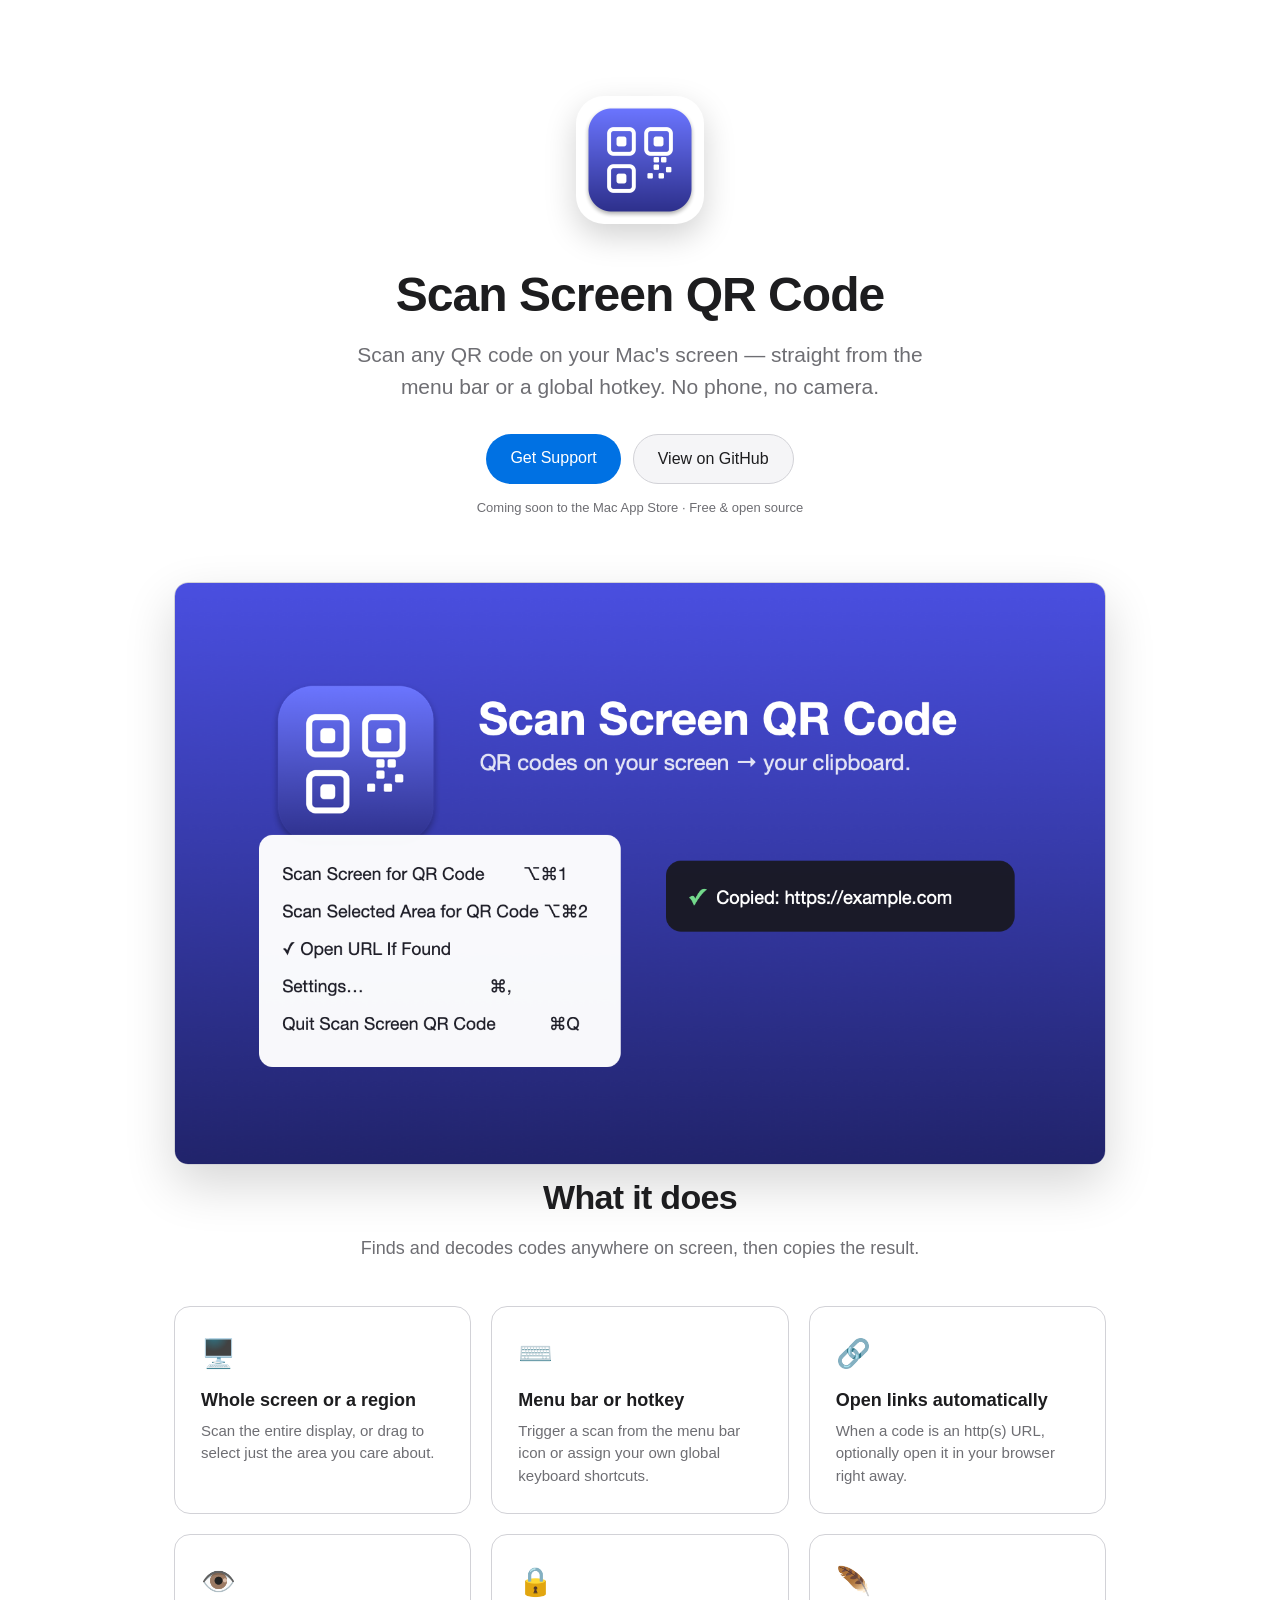
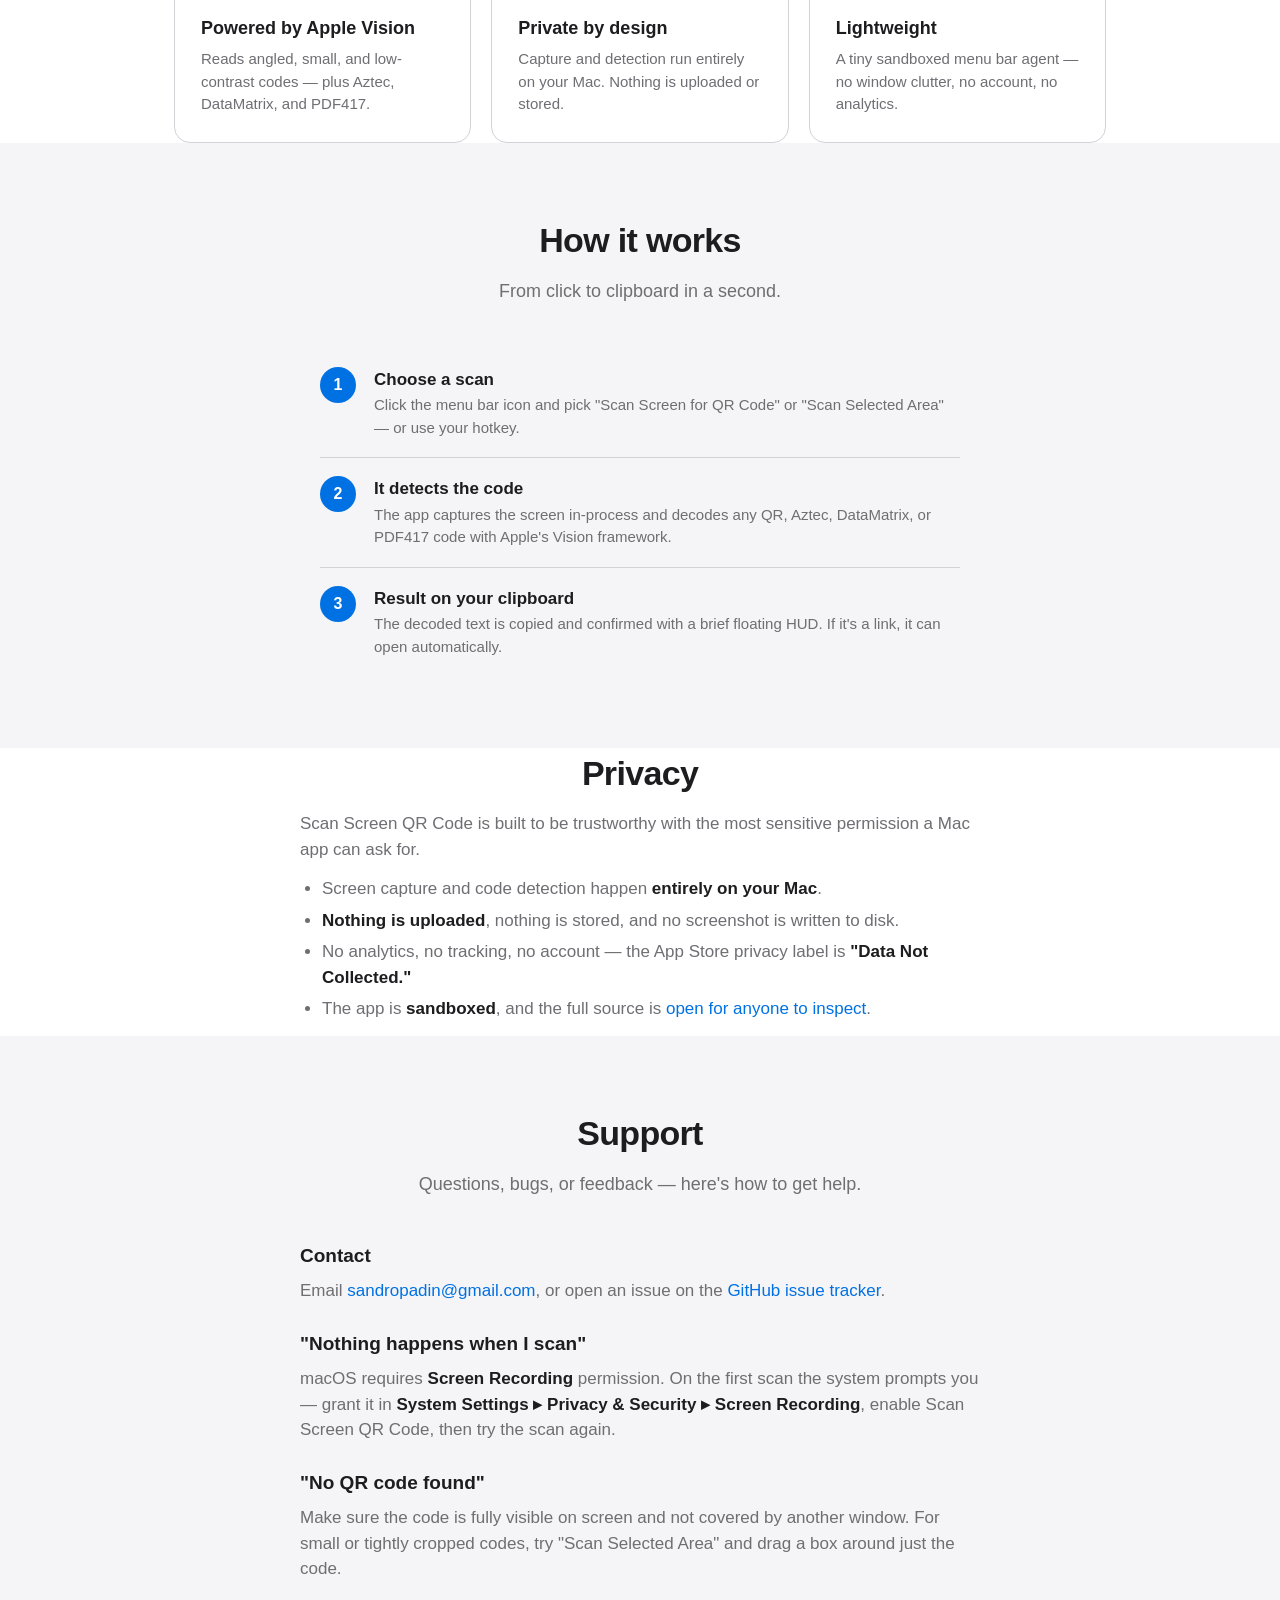
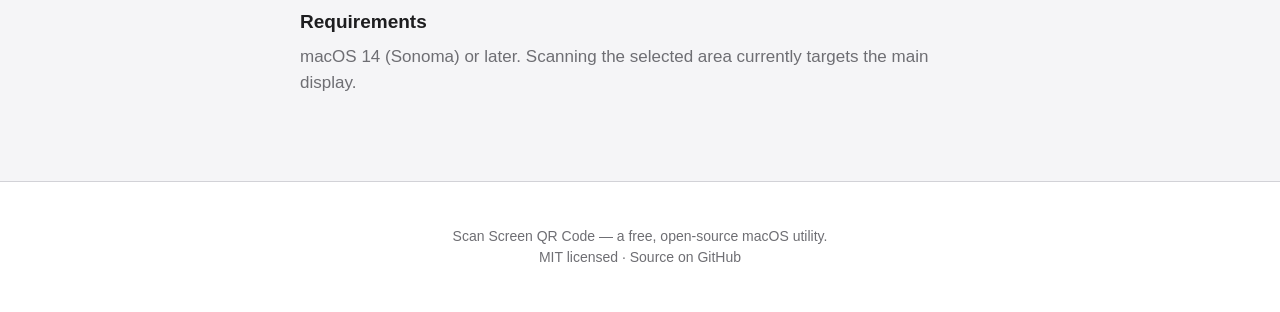
==== website/index.html @ 1f9920c7 "Add support website + GitHub Pages deploy workflow Static landing/support page for the App Store Sup" ====
<!DOCTYPE html>
<html lang="en">
<head>
<meta charset="UTF-8" />
<meta name="viewport" content="width=device-width, initial-scale=1" />
<title>Scan Screen QR Code — macOS menu bar QR scanner</title>
<meta name="description" content="A native macOS menu bar app that detects QR codes anywhere on your screen and copies them to your clipboard. Private, sandboxed, powered by Apple Vision." />
<link rel="icon" type="image/png" href="icon.png" />
<meta property="og:title" content="Scan Screen QR Code" />
<meta property="og:description" content="Scan any QR code on your Mac's screen — from the menu bar or a global hotkey." />
<meta property="og:image" content="icon.png" />
<meta property="og:type" content="website" />
<style>
  :root {
    --bg: #ffffff;
    --bg-soft: #f5f5f7;
    --text: #1d1d1f;
    --text-soft: #6e6e73;
    --accent: #0071e3;
    --border: #d2d2d7;
    --card: #ffffff;
  }
  @media (prefers-color-scheme: dark) {
    :root {
      --bg: #000000;
      --bg-soft: #1d1d1f;
      --text: #f5f5f7;
      --text-soft: #a1a1a6;
      --accent: #2997ff;
      --border: #424245;
      --card: #1d1d1f;
    }
  }
  * { box-sizing: border-box; margin: 0; padding: 0; }
  html { scroll-behavior: smooth; }
  body {
    font-family: -apple-system, BlinkMacSystemFont, "SF Pro Text", "Segoe UI", Roboto, Helvetica, Arial, sans-serif;
    background: var(--bg);
    color: var(--text);
    line-height: 1.5;
    -webkit-font-smoothing: antialiased;
  }
  a { color: var(--accent); text-decoration: none; }
  a:hover { text-decoration: underline; }
  .wrap { max-width: 980px; margin: 0 auto; padding: 0 24px; }
  section { padding: 72px 0; }

  /* Hero */
  .hero { text-align: center; padding: 96px 0 64px; }
  .hero img.app-icon {
    width: 128px; height: 128px; border-radius: 28px;
    box-shadow: 0 12px 32px rgba(0,0,0,0.18);
  }
  .hero h1 { font-size: 48px; font-weight: 700; letter-spacing: -0.02em; margin: 28px 0 8px; }
  .hero .tagline { font-size: 21px; color: var(--text-soft); max-width: 620px; margin: 0 auto 32px; }
  .badges { display: flex; gap: 12px; justify-content: center; flex-wrap: wrap; }
  .btn {
    display: inline-block; padding: 12px 24px; border-radius: 980px;
    font-size: 16px; font-weight: 500; transition: opacity 0.2s;
  }
  .btn:hover { text-decoration: none; opacity: 0.85; }
  .btn-primary { background: var(--accent); color: #fff; }
  .btn-secondary { background: var(--bg-soft); color: var(--text); border: 1px solid var(--border); }
  .soon { font-size: 13px; color: var(--text-soft); margin-top: 14px; }

  /* Screenshot */
  .shot { text-align: center; padding-top: 0; }
  .shot img {
    max-width: 100%; border-radius: 14px; border: 1px solid var(--border);
    box-shadow: 0 20px 50px rgba(0,0,0,0.16);
  }

  h2 { font-size: 34px; font-weight: 700; letter-spacing: -0.02em; text-align: center; margin-bottom: 12px; }
  .section-sub { text-align: center; color: var(--text-soft); font-size: 18px; margin-bottom: 44px; }

  /* Features */
  .features { display: grid; grid-template-columns: repeat(3, 1fr); gap: 20px; }
  .feature {
    background: var(--card); border: 1px solid var(--border);
    border-radius: 16px; padding: 26px;
  }
  .feature .emoji { font-size: 28px; }
  .feature h3 { font-size: 18px; margin: 12px 0 6px; }
  .feature p { color: var(--text-soft); font-size: 15px; }

  /* Steps */
  .steps { max-width: 640px; margin: 0 auto; }
  .step { display: flex; gap: 18px; padding: 18px 0; border-bottom: 1px solid var(--border); }
  .step:last-child { border-bottom: none; }
  .step .num {
    flex: 0 0 36px; height: 36px; border-radius: 50%;
    background: var(--accent); color: #fff; font-weight: 600;
    display: flex; align-items: center; justify-content: center;
  }
  .step h3 { font-size: 17px; margin-bottom: 2px; }
  .step p { color: var(--text-soft); font-size: 15px; }

  /* Plain content sections */
  .soft { background: var(--bg-soft); }
  .prose { max-width: 680px; margin: 0 auto; }
  .prose p { color: var(--text-soft); font-size: 17px; margin-bottom: 14px; }
  .prose ul { color: var(--text-soft); font-size: 17px; margin: 0 0 14px 22px; }
  .prose li { margin-bottom: 6px; }
  .prose strong { color: var(--text); }
  .prose h3 { font-size: 19px; margin: 26px 0 8px; }

  /* Footer */
  footer { padding: 44px 0; text-align: center; color: var(--text-soft); font-size: 14px; border-top: 1px solid var(--border); }
  footer a { color: var(--text-soft); }

  @media (max-width: 720px) {
    .hero h1 { font-size: 36px; }
    .features { grid-template-columns: 1fr; }
    h2 { font-size: 28px; }
    section { padding: 56px 0; }
  }
</style>
</head>
<body>

<header class="hero wrap">
  <img class="app-icon" src="icon.png" alt="Scan Screen QR Code app icon" />
  <h1>Scan Screen QR Code</h1>
  <p class="tagline">Scan any QR code on your Mac's screen — straight from the menu bar or a global hotkey. No phone, no camera.</p>
  <div class="badges">
    <a class="btn btn-primary" href="#support">Get Support</a>
    <a class="btn btn-secondary" href="https://github.com/spadin/scan-qr-code">View on GitHub</a>
  </div>
  <p class="soon">Coming soon to the Mac App Store · Free &amp; open source</p>
</header>

<section class="shot wrap">
  <img src="screenshot.png" alt="Scan Screen QR Code running in the macOS menu bar" />
</section>

<section class="wrap">
  <h2>What it does</h2>
  <p class="section-sub">Finds and decodes codes anywhere on screen, then copies the result.</p>
  <div class="features">
    <div class="feature">
      <div class="emoji">🖥️</div>
      <h3>Whole screen or a region</h3>
      <p>Scan the entire display, or drag to select just the area you care about.</p>
    </div>
    <div class="feature">
      <div class="emoji">⌨️</div>
      <h3>Menu bar or hotkey</h3>
      <p>Trigger a scan from the menu bar icon or assign your own global keyboard shortcuts.</p>
    </div>
    <div class="feature">
      <div class="emoji">🔗</div>
      <h3>Open links automatically</h3>
      <p>When a code is an http(s) URL, optionally open it in your browser right away.</p>
    </div>
    <div class="feature">
      <div class="emoji">👁️</div>
      <h3>Powered by Apple Vision</h3>
      <p>Reads angled, small, and low-contrast codes — plus Aztec, DataMatrix, and PDF417.</p>
    </div>
    <div class="feature">
      <div class="emoji">🔒</div>
      <h3>Private by design</h3>
      <p>Capture and detection run entirely on your Mac. Nothing is uploaded or stored.</p>
    </div>
    <div class="feature">
      <div class="emoji">🪶</div>
      <h3>Lightweight</h3>
      <p>A tiny sandboxed menu bar agent — no window clutter, no account, no analytics.</p>
    </div>
  </div>
</section>

<section class="soft">
  <div class="wrap">
    <h2>How it works</h2>
    <p class="section-sub">From click to clipboard in a second.</p>
    <div class="steps">
      <div class="step">
        <div class="num">1</div>
        <div>
          <h3>Choose a scan</h3>
          <p>Click the menu bar icon and pick "Scan Screen for QR Code" or "Scan Selected Area" — or use your hotkey.</p>
        </div>
      </div>
      <div class="step">
        <div class="num">2</div>
        <div>
          <h3>It detects the code</h3>
          <p>The app captures the screen in-process and decodes any QR, Aztec, DataMatrix, or PDF417 code with Apple's Vision framework.</p>
        </div>
      </div>
      <div class="step">
        <div class="num">3</div>
        <div>
          <h3>Result on your clipboard</h3>
          <p>The decoded text is copied and confirmed with a brief floating HUD. If it's a link, it can open automatically.</p>
        </div>
      </div>
    </div>
  </div>
</section>

<section class="wrap">
  <h2>Privacy</h2>
  <div class="prose">
    <p>Scan Screen QR Code is built to be trustworthy with the most sensitive permission a Mac app can ask for.</p>
    <ul>
      <li>Screen capture and code detection happen <strong>entirely on your Mac</strong>.</li>
      <li><strong>Nothing is uploaded</strong>, nothing is stored, and no screenshot is written to disk.</li>
      <li>No analytics, no tracking, no account — the App Store privacy label is <strong>"Data Not Collected."</strong></li>
      <li>The app is <strong>sandboxed</strong>, and the full source is <a href="https://github.com/spadin/scan-qr-code">open for anyone to inspect</a>.</li>
    </ul>
  </div>
</section>

<section class="soft" id="support">
  <div class="wrap">
    <h2>Support</h2>
    <p class="section-sub">Questions, bugs, or feedback — here's how to get help.</p>
    <div class="prose">
      <h3>Contact</h3>
      <p>Email <a href="mailto:sandropadin@gmail.com">sandropadin@gmail.com</a>, or open an issue on the <a href="https://github.com/spadin/scan-qr-code/issues">GitHub issue tracker</a>.</p>

      <h3>"Nothing happens when I scan"</h3>
      <p>macOS requires <strong>Screen Recording</strong> permission. On the first scan the system prompts you — grant it in <strong>System Settings ▸ Privacy &amp; Security ▸ Screen Recording</strong>, enable Scan Screen QR Code, then try the scan again.</p>

      <h3>"No QR code found"</h3>
      <p>Make sure the code is fully visible on screen and not covered by another window. For small or tightly cropped codes, try "Scan Selected Area" and drag a box around just the code.</p>

      <h3>Requirements</h3>
      <p>macOS 14 (Sonoma) or later. Scanning the selected area currently targets the main display.</p>
    </div>
  </div>
</section>

<footer>
  <div class="wrap">
    <p>Scan Screen QR Code — a free, open-source macOS utility.<br />
    MIT licensed · <a href="https://github.com/spadin/scan-qr-code">Source on GitHub</a></p>
  </div>
</footer>

</body>
</html>
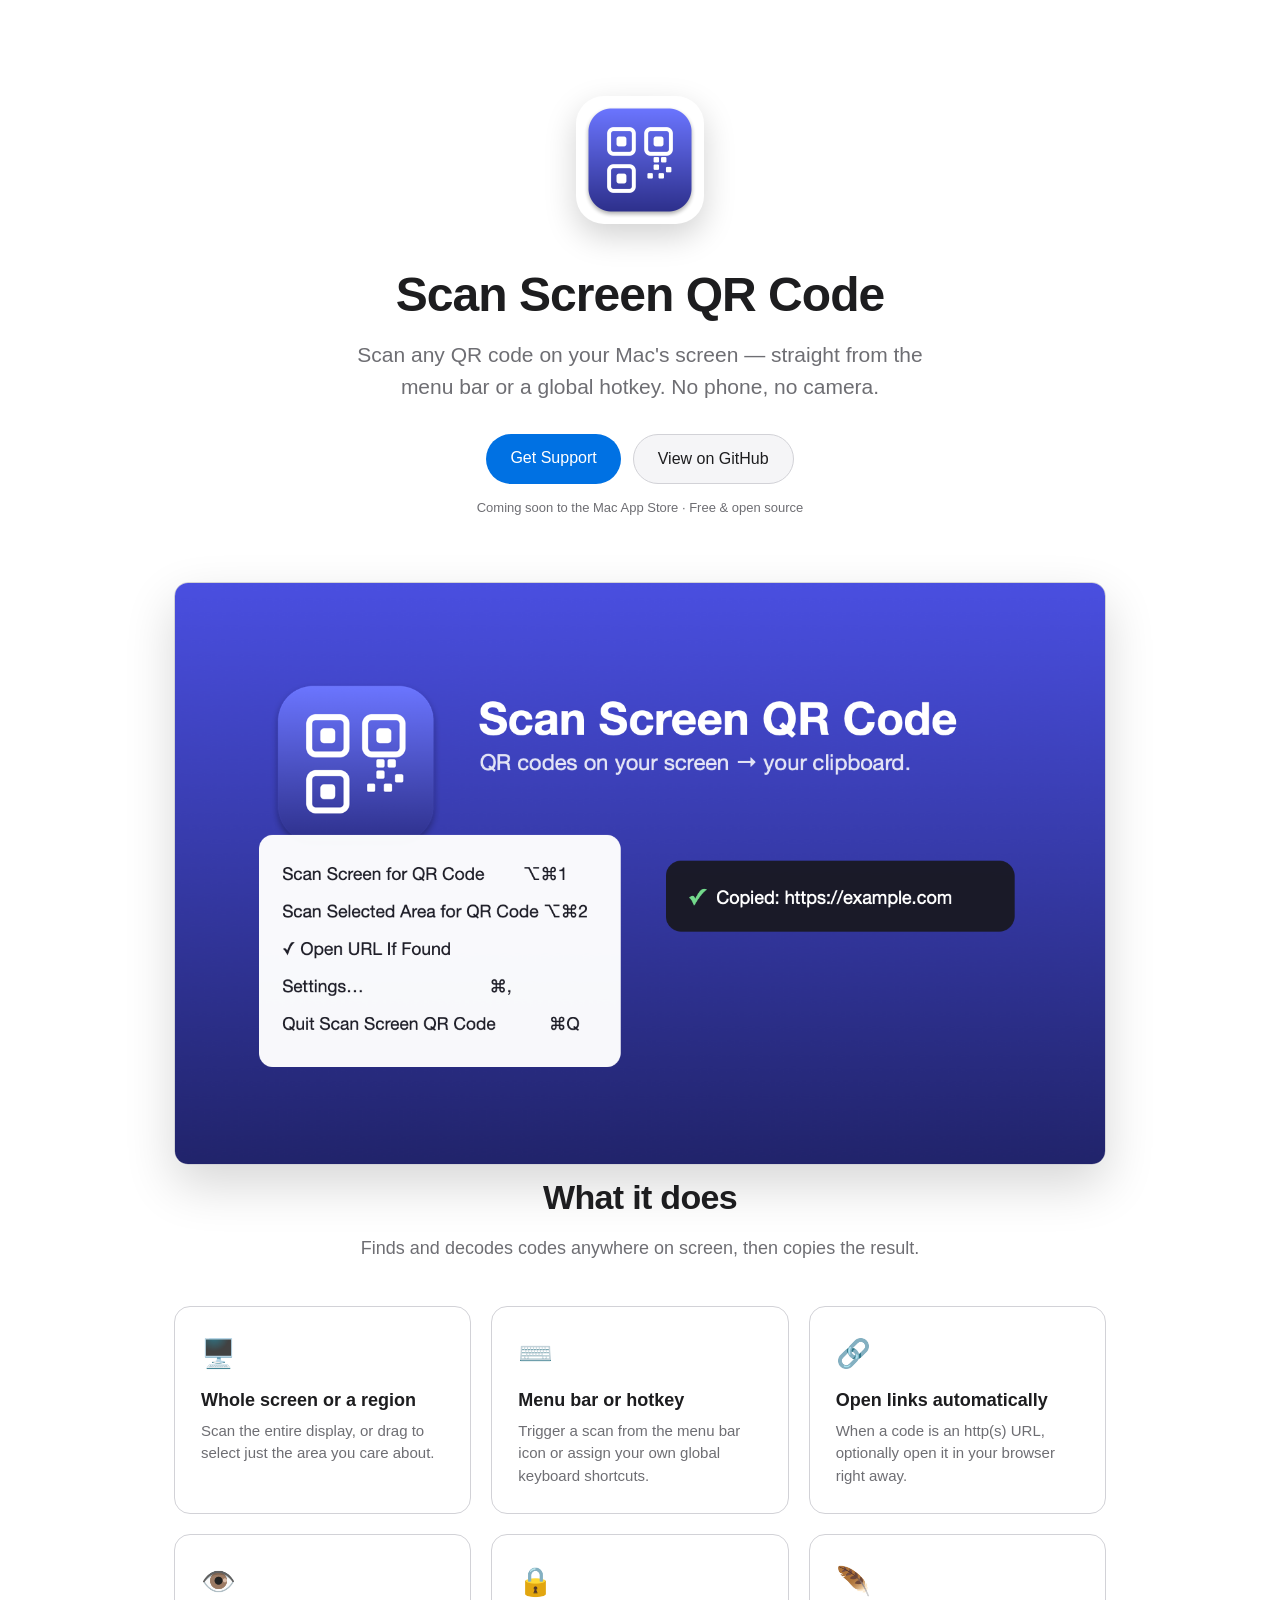
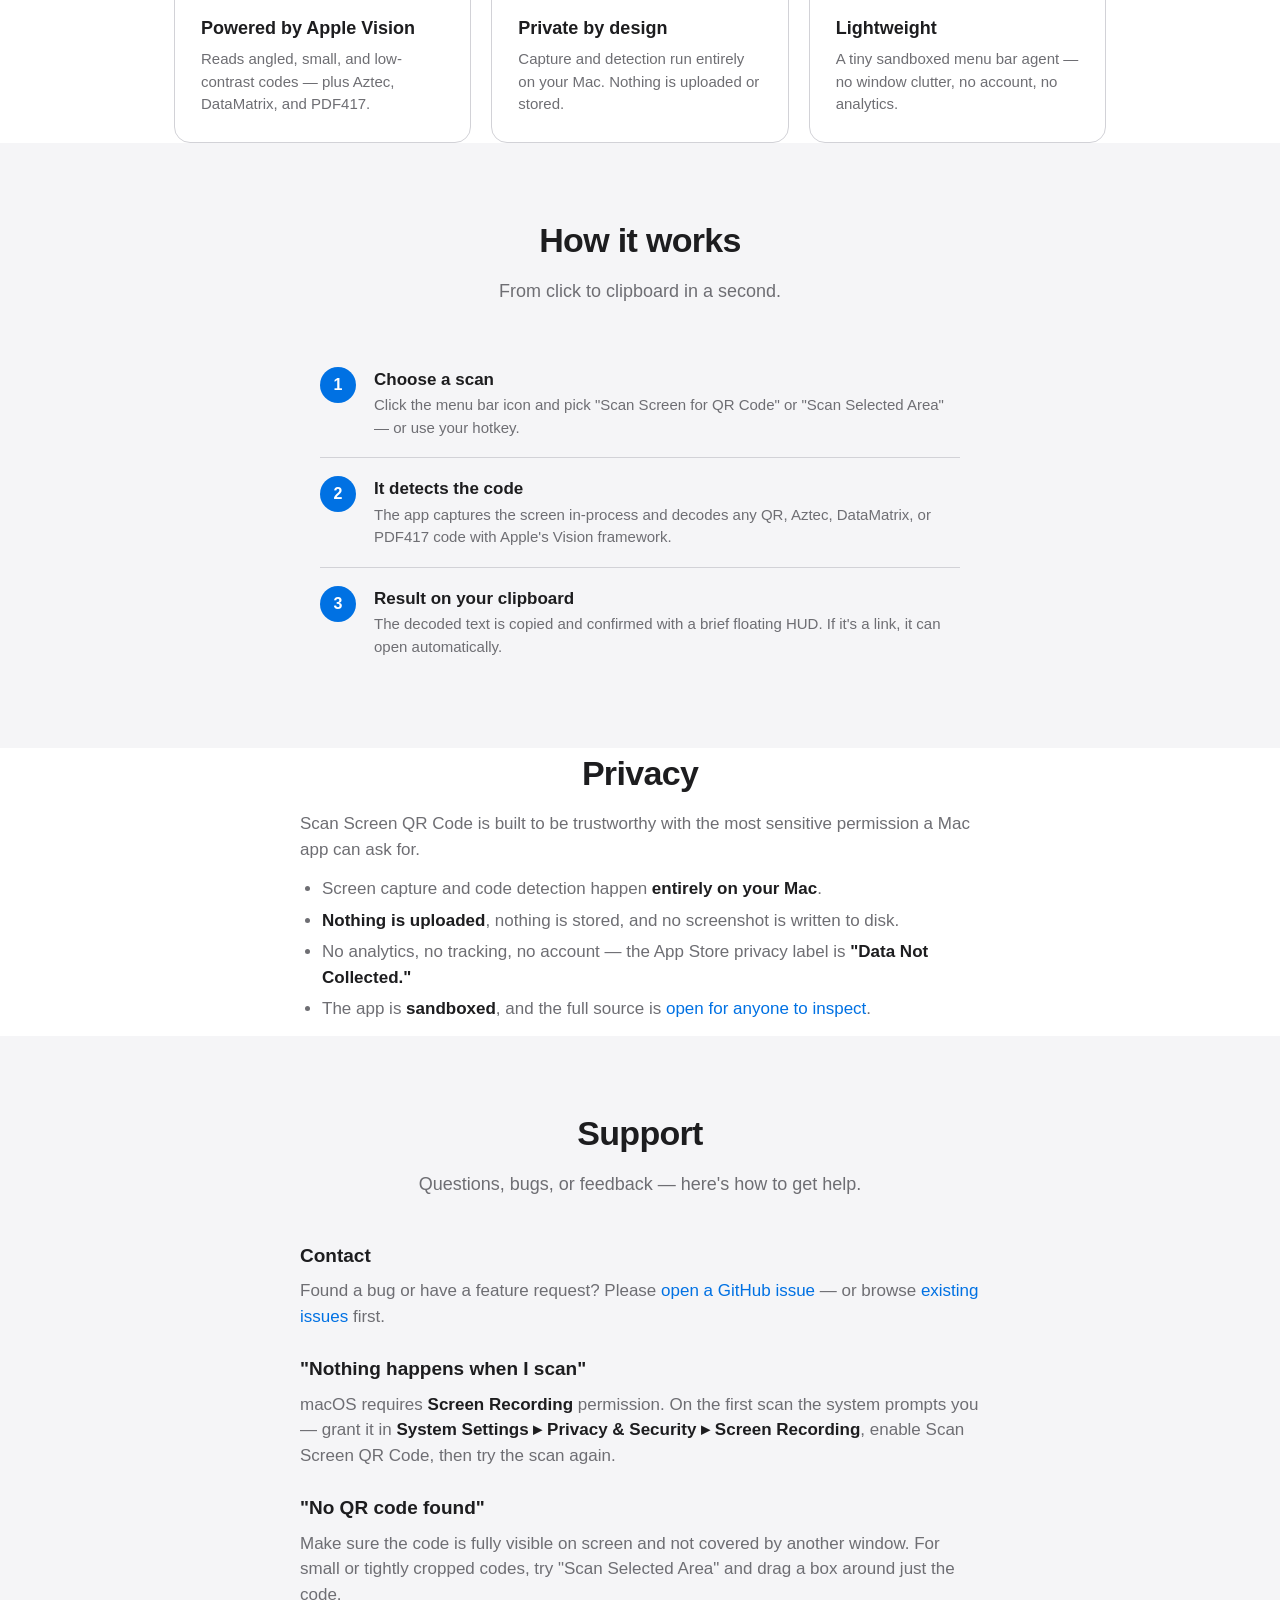
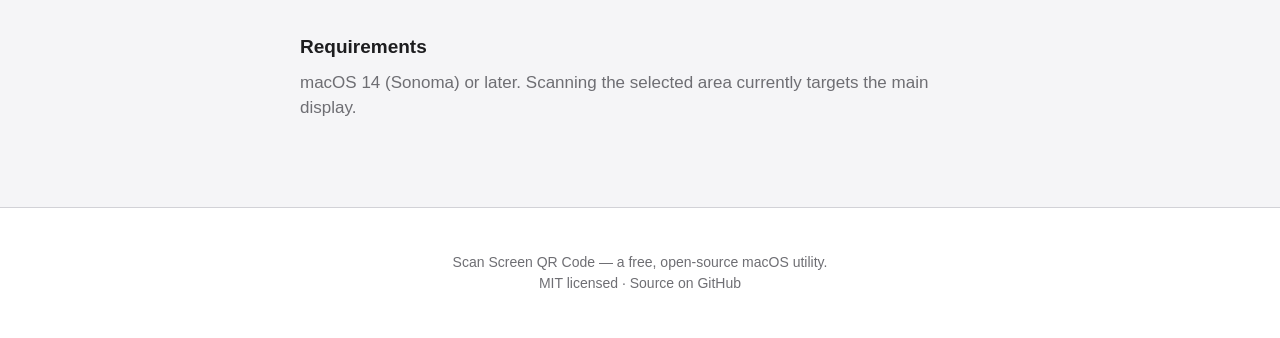
==== commit 4aac7762: "website: route support contact to GitHub issues, drop personal email The Contact section on the land" ====
--- a/website/index.html
+++ b/website/index.html
@@ -219,7 +219,7 @@
     <p class="section-sub">Questions, bugs, or feedback — here's how to get help.</p>
     <div class="prose">
       <h3>Contact</h3>
-      <p>Email <a href="mailto:sandropadin@gmail.com">sandropadin@gmail.com</a>, or open an issue on the <a href="https://github.com/spadin/scan-qr-code/issues">GitHub issue tracker</a>.</p>
+      <p>Found a bug or have a feature request? Please <a href="https://github.com/spadin/scan-qr-code/issues/new">open a GitHub issue</a> — or browse <a href="https://github.com/spadin/scan-qr-code/issues">existing issues</a> first.</p>
 
       <h3>"Nothing happens when I scan"</h3>
       <p>macOS requires <strong>Screen Recording</strong> permission. On the first scan the system prompts you — grant it in <strong>System Settings ▸ Privacy &amp; Security ▸ Screen Recording</strong>, enable Scan Screen QR Code, then try the scan again.</p>
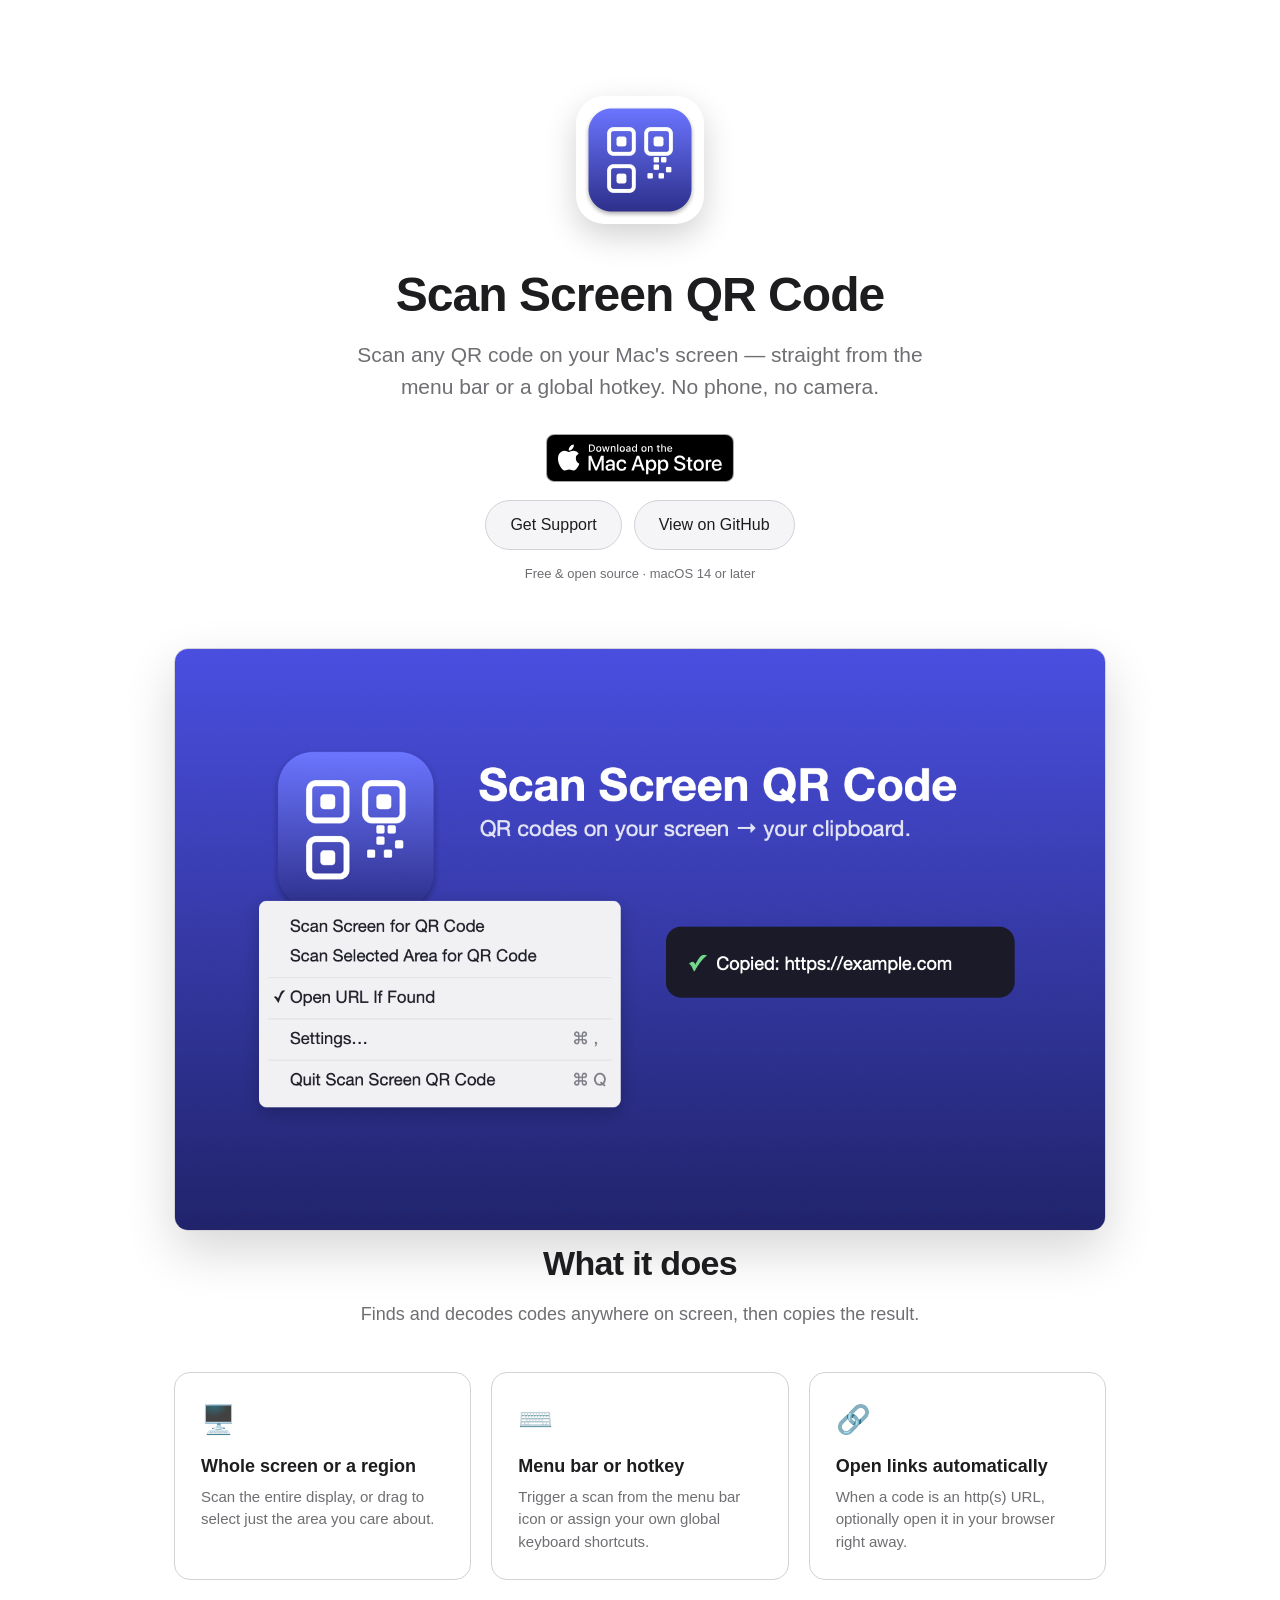
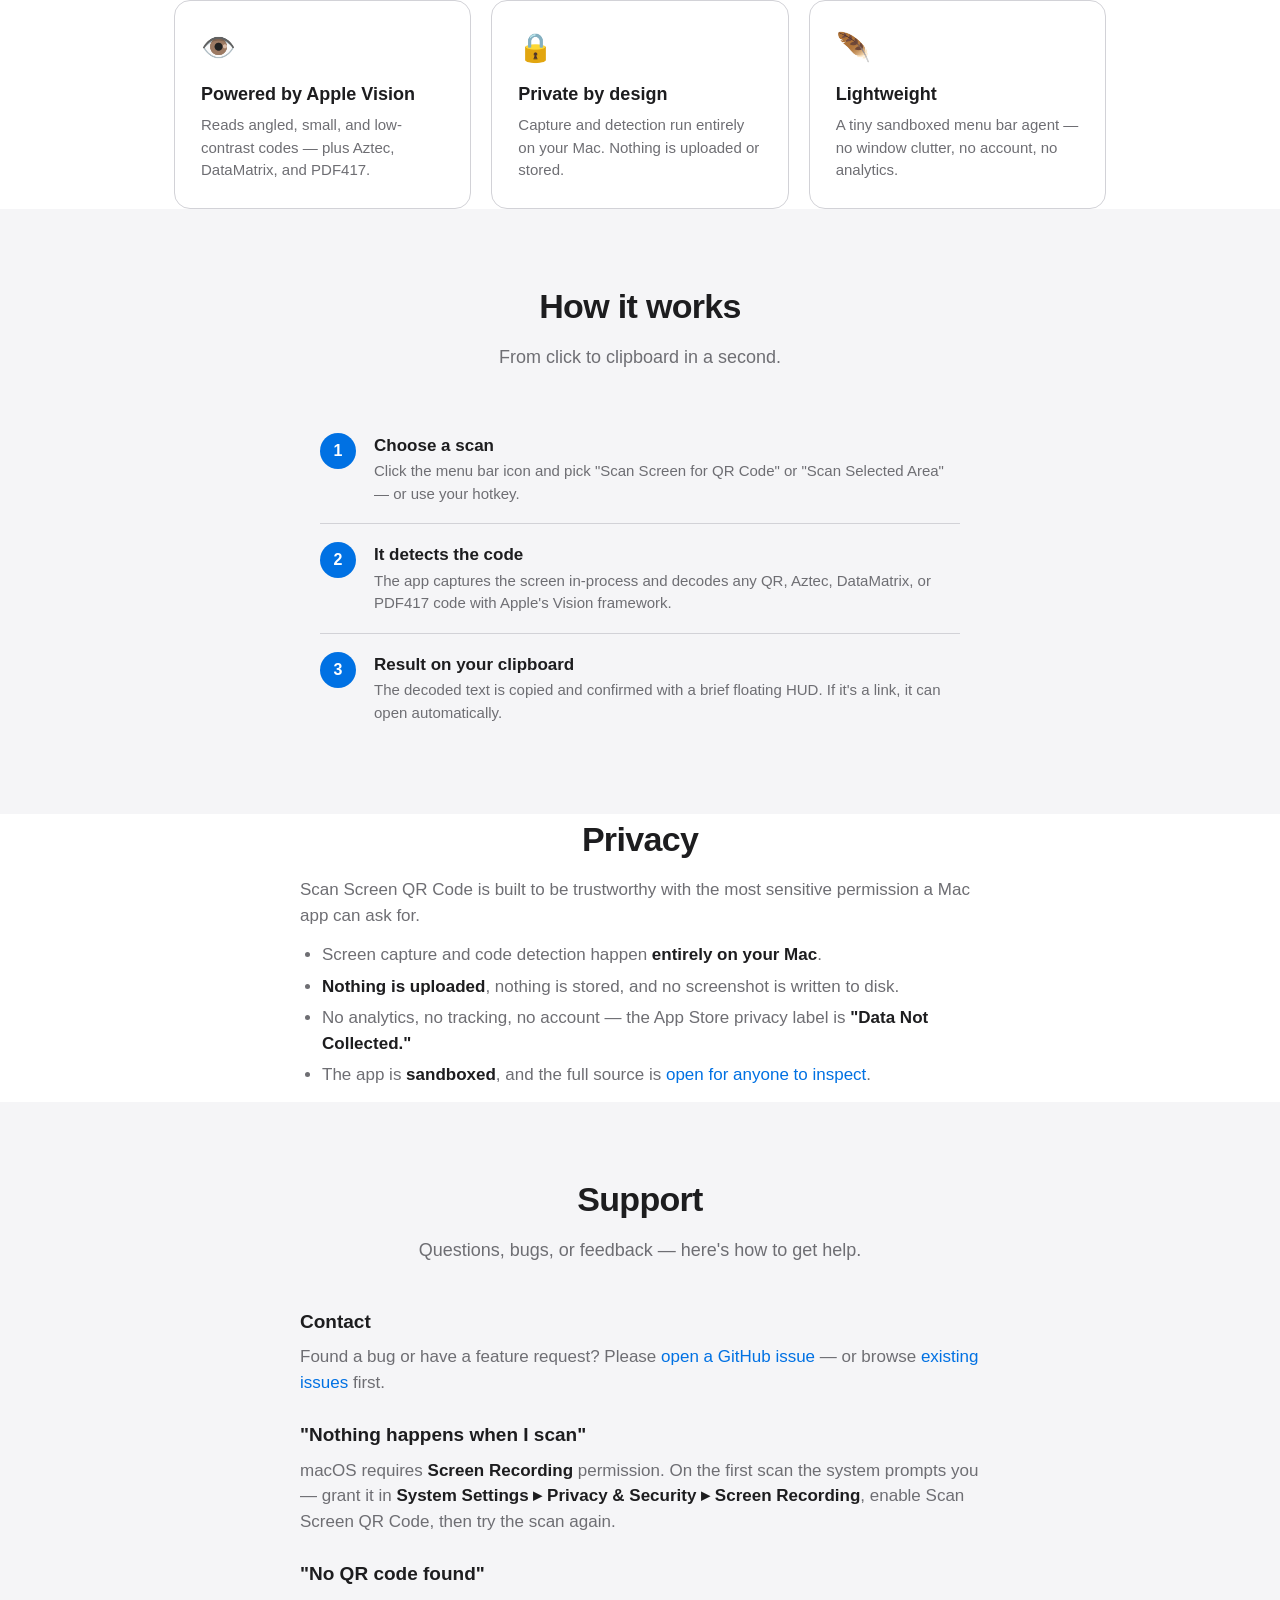
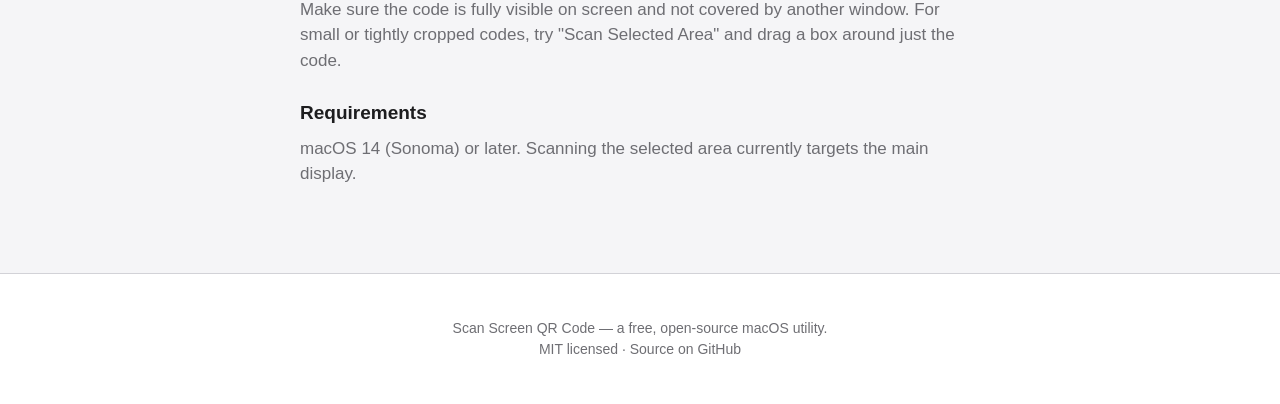
==== commit dce3c34f: "Add Mac App Store download badge and live store link to website The app is now live on the Mac App S" ====
--- a/website/index.html
+++ b/website/index.html
@@ -53,6 +53,10 @@
   }
   .hero h1 { font-size: 48px; font-weight: 700; letter-spacing: -0.02em; margin: 28px 0 8px; }
   .hero .tagline { font-size: 21px; color: var(--text-soft); max-width: 620px; margin: 0 auto 32px; }
+  .store { display: flex; justify-content: center; margin-bottom: 18px; }
+  .store-badge { display: inline-block; transition: opacity 0.2s; }
+  .store-badge:hover { opacity: 0.85; }
+  .store-badge img { height: 48px; width: auto; display: block; }
   .badges { display: flex; gap: 12px; justify-content: center; flex-wrap: wrap; }
   .btn {
     display: inline-block; padding: 12px 24px; border-radius: 980px;
@@ -122,11 +126,16 @@
   <img class="app-icon" src="icon.png" alt="Scan Screen QR Code app icon" />
   <h1>Scan Screen QR Code</h1>
   <p class="tagline">Scan any QR code on your Mac's screen — straight from the menu bar or a global hotkey. No phone, no camera.</p>
+  <div class="store">
+    <a class="store-badge" href="https://apps.apple.com/app/id6770797205" aria-label="Download Scan Screen QR Code on the Mac App Store">
+      <img src="mac-app-store-badge.svg" alt="Download on the Mac App Store" />
+    </a>
+  </div>
   <div class="badges">
-    <a class="btn btn-primary" href="#support">Get Support</a>
+    <a class="btn btn-secondary" href="#support">Get Support</a>
     <a class="btn btn-secondary" href="https://github.com/spadin/scan-qr-code">View on GitHub</a>
   </div>
-  <p class="soon">Coming soon to the Mac App Store · Free &amp; open source</p>
+  <p class="soon">Free &amp; open source · macOS 14 or later</p>
 </header>
 
 <section class="shot wrap">
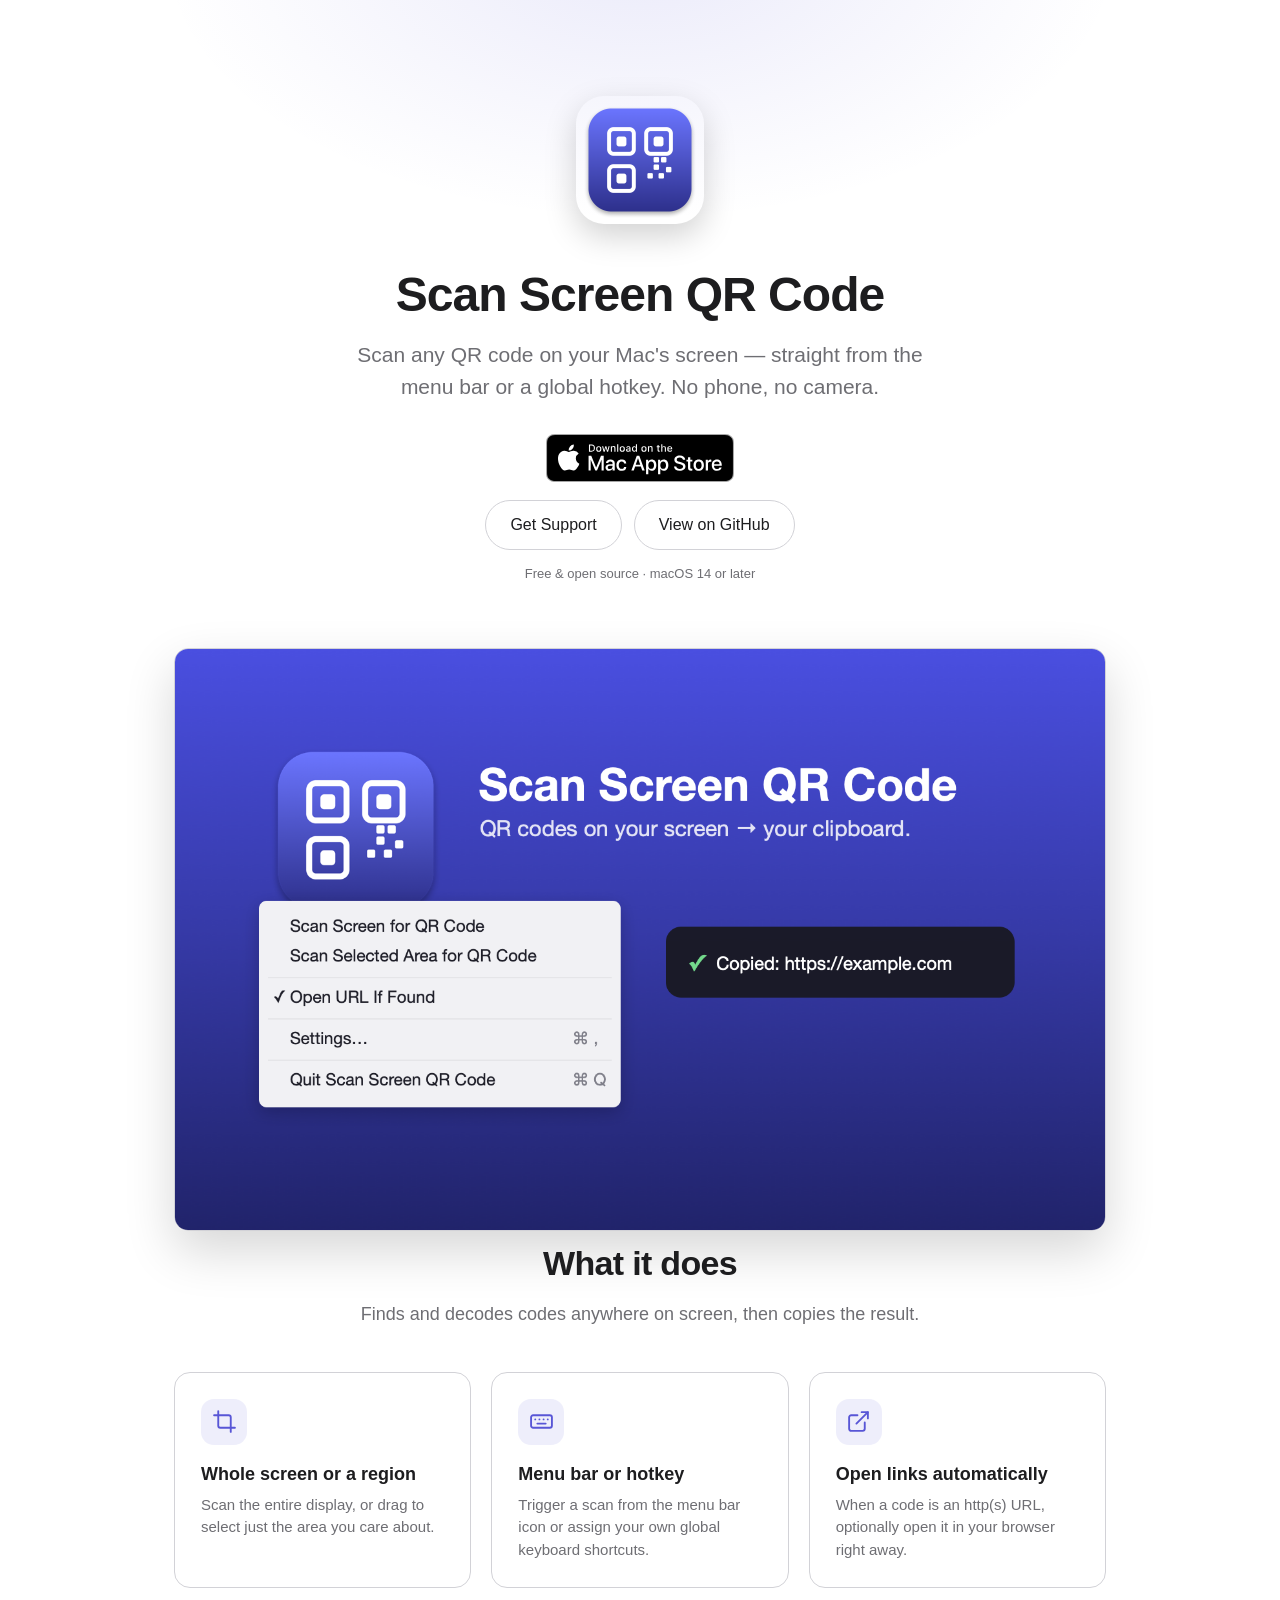
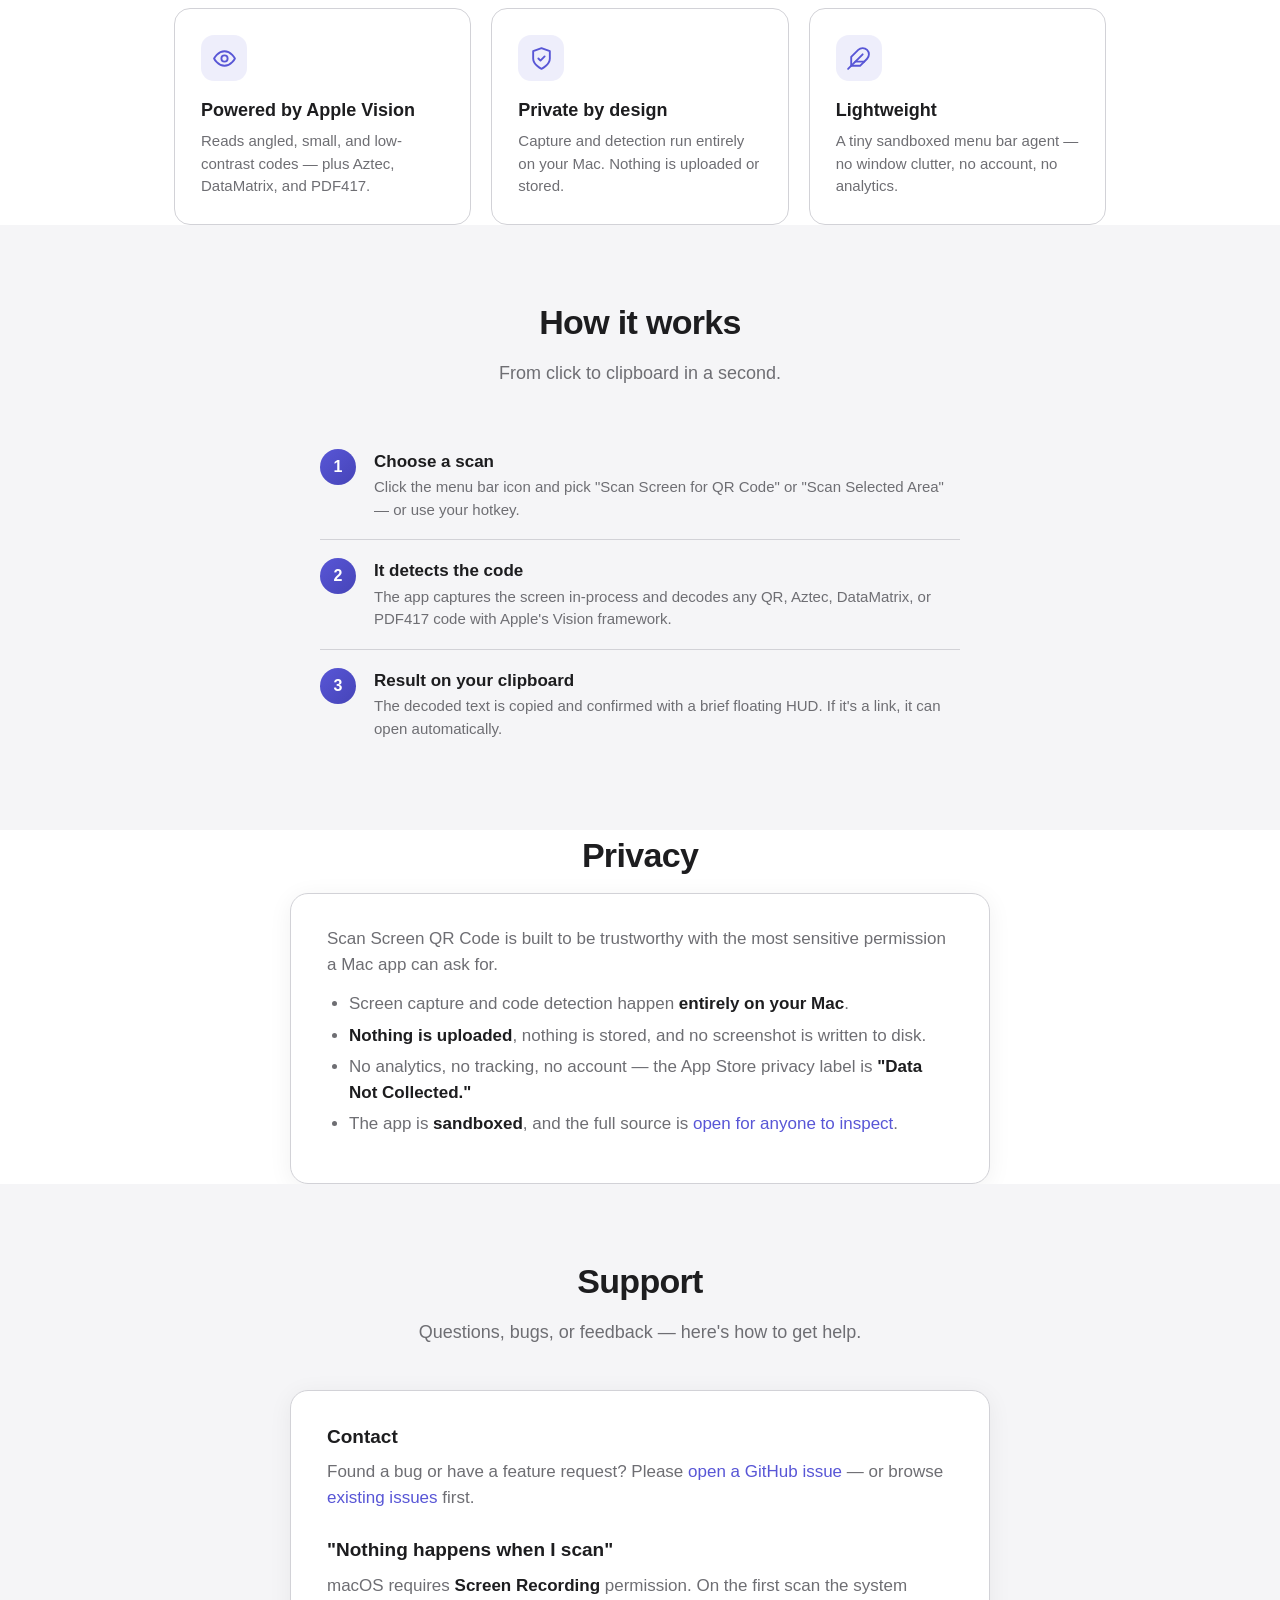
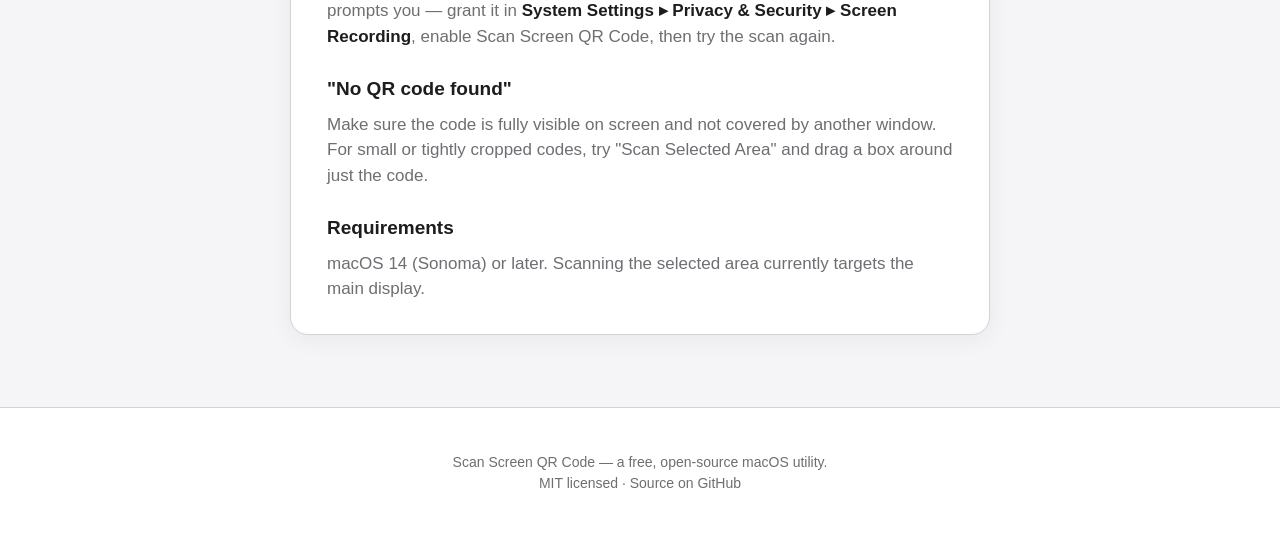
==== commit 2c45e462: "Polish website design: brand-align accent, icon tiles, framed sections Critical design pass on the l" ====
--- a/website/index.html
+++ b/website/index.html
@@ -16,9 +16,14 @@
     --bg-soft: #f5f5f7;
     --text: #1d1d1f;
     --text-soft: #6e6e73;
-    --accent: #0071e3;
+    --accent: #5856d6;
+    --accent-strong: #4644b8;
+    --accent-tint: rgba(88, 86, 214, 0.10);
+    --accent-glow: rgba(88, 86, 214, 0.12);
     --border: #d2d2d7;
     --card: #ffffff;
+    --shadow: rgba(0, 0, 0, 0.06);
+    --gutter: 24px;
   }
   @media (prefers-color-scheme: dark) {
     :root {
@@ -26,9 +31,13 @@
       --bg-soft: #1d1d1f;
       --text: #f5f5f7;
       --text-soft: #a1a1a6;
-      --accent: #2997ff;
+      --accent: #7d7bff;
+      --accent-strong: #6a68f0;
+      --accent-tint: rgba(125, 123, 255, 0.16);
+      --accent-glow: rgba(125, 123, 255, 0.14);
       --border: #424245;
       --card: #1d1d1f;
+      --shadow: rgba(0, 0, 0, 0.4);
     }
   }
   * { box-sizing: border-box; margin: 0; padding: 0; }
@@ -42,11 +51,14 @@
   }
   a { color: var(--accent); text-decoration: none; }
   a:hover { text-decoration: underline; }
-  .wrap { max-width: 980px; margin: 0 auto; padding: 0 24px; }
+  .wrap { max-width: 980px; margin: 0 auto; padding: 0 var(--gutter); }
   section { padding: 72px 0; }
 
   /* Hero */
-  .hero { text-align: center; padding: 96px 0 64px; }
+  .hero {
+    text-align: center; padding: 96px var(--gutter) 64px;
+    background: radial-gradient(ellipse 70% 60% at 50% -8%, var(--accent-glow), transparent 70%);
+  }
   .hero img.app-icon {
     width: 128px; height: 128px; border-radius: 28px;
     box-shadow: 0 12px 32px rgba(0,0,0,0.18);
@@ -60,11 +72,16 @@
   .badges { display: flex; gap: 12px; justify-content: center; flex-wrap: wrap; }
   .btn {
     display: inline-block; padding: 12px 24px; border-radius: 980px;
-    font-size: 16px; font-weight: 500; transition: opacity 0.2s;
-  }
-  .btn:hover { text-decoration: none; opacity: 0.85; }
-  .btn-primary { background: var(--accent); color: #fff; }
-  .btn-secondary { background: var(--bg-soft); color: var(--text); border: 1px solid var(--border); }
+    font-size: 16px; font-weight: 500;
+    transition: transform 0.2s, box-shadow 0.2s, border-color 0.2s, background 0.2s;
+  }
+  .btn:hover { text-decoration: none; transform: translateY(-1px); }
+  .btn-primary {
+    background: linear-gradient(135deg, var(--accent), var(--accent-strong));
+    color: #fff; box-shadow: 0 6px 16px var(--accent-glow);
+  }
+  .btn-secondary { background: var(--card); color: var(--text); border: 1px solid var(--border); }
+  .btn-secondary:hover { border-color: var(--accent); color: var(--accent); box-shadow: 0 4px 14px var(--shadow); }
   .soon { font-size: 13px; color: var(--text-soft); margin-top: 14px; }
 
   /* Screenshot */
@@ -82,9 +99,20 @@
   .feature {
     background: var(--card); border: 1px solid var(--border);
     border-radius: 16px; padding: 26px;
-  }
-  .feature .emoji { font-size: 28px; }
-  .feature h3 { font-size: 18px; margin: 12px 0 6px; }
+    transition: transform 0.2s, box-shadow 0.2s, border-color 0.2s;
+  }
+  .feature:hover {
+    transform: translateY(-3px);
+    box-shadow: 0 14px 32px var(--shadow);
+    border-color: transparent;
+  }
+  .icon-tile {
+    width: 46px; height: 46px; border-radius: 13px;
+    background: var(--accent-tint); color: var(--accent);
+    display: flex; align-items: center; justify-content: center;
+  }
+  .icon-tile svg { width: 25px; height: 25px; }
+  .feature h3 { font-size: 18px; margin: 16px 0 6px; }
   .feature p { color: var(--text-soft); font-size: 15px; }
 
   /* Steps */
@@ -93,7 +121,8 @@
   .step:last-child { border-bottom: none; }
   .step .num {
     flex: 0 0 36px; height: 36px; border-radius: 50%;
-    background: var(--accent); color: #fff; font-weight: 600;
+    background: linear-gradient(135deg, var(--accent), var(--accent-strong));
+    color: #fff; font-weight: 600;
     display: flex; align-items: center; justify-content: center;
   }
   .step h3 { font-size: 17px; margin-bottom: 2px; }
@@ -101,22 +130,32 @@
 
   /* Plain content sections */
   .soft { background: var(--bg-soft); }
-  .prose { max-width: 680px; margin: 0 auto; }
+  .prose {
+    max-width: 700px; margin: 0 auto;
+    background: var(--card); border: 1px solid var(--border);
+    border-radius: 18px; padding: 32px 36px;
+    box-shadow: 0 4px 24px var(--shadow);
+  }
   .prose p { color: var(--text-soft); font-size: 17px; margin-bottom: 14px; }
+  .prose p:last-child { margin-bottom: 0; }
   .prose ul { color: var(--text-soft); font-size: 17px; margin: 0 0 14px 22px; }
   .prose li { margin-bottom: 6px; }
   .prose strong { color: var(--text); }
   .prose h3 { font-size: 19px; margin: 26px 0 8px; }
+  .prose h3:first-child { margin-top: 0; }
 
   /* Footer */
   footer { padding: 44px 0; text-align: center; color: var(--text-soft); font-size: 14px; border-top: 1px solid var(--border); }
   footer a { color: var(--text-soft); }
 
   @media (max-width: 720px) {
+    :root { --gutter: 28px; }
+    .hero { padding-top: 72px; }
     .hero h1 { font-size: 36px; }
     .features { grid-template-columns: 1fr; }
     h2 { font-size: 28px; }
     section { padding: 56px 0; }
+    .prose { padding: 26px 24px; }
   }
 </style>
 </head>
@@ -147,32 +186,44 @@
   <p class="section-sub">Finds and decodes codes anywhere on screen, then copies the result.</p>
   <div class="features">
     <div class="feature">
-      <div class="emoji">🖥️</div>
+      <div class="icon-tile">
+        <svg viewBox="0 0 24 24" fill="none" stroke="currentColor" stroke-width="1.8" stroke-linecap="round" stroke-linejoin="round" aria-hidden="true"><path d="M6 2v14a2 2 0 0 0 2 2h14"/><path d="M2 6h14a2 2 0 0 1 2 2v14"/></svg>
+      </div>
       <h3>Whole screen or a region</h3>
       <p>Scan the entire display, or drag to select just the area you care about.</p>
     </div>
     <div class="feature">
-      <div class="emoji">⌨️</div>
+      <div class="icon-tile">
+        <svg viewBox="0 0 24 24" fill="none" stroke="currentColor" stroke-width="1.8" stroke-linecap="round" stroke-linejoin="round" aria-hidden="true"><rect x="2" y="6" width="20" height="12" rx="2"/><path d="M6 10h.01M10 10h.01M14 10h.01M18 10h.01M8 14h8"/></svg>
+      </div>
       <h3>Menu bar or hotkey</h3>
       <p>Trigger a scan from the menu bar icon or assign your own global keyboard shortcuts.</p>
     </div>
     <div class="feature">
-      <div class="emoji">🔗</div>
+      <div class="icon-tile">
+        <svg viewBox="0 0 24 24" fill="none" stroke="currentColor" stroke-width="1.8" stroke-linecap="round" stroke-linejoin="round" aria-hidden="true"><path d="M15 3h6v6"/><path d="M10 14 21 3"/><path d="M18 13v6a2 2 0 0 1-2 2H5a2 2 0 0 1-2-2V8a2 2 0 0 1 2-2h6"/></svg>
+      </div>
       <h3>Open links automatically</h3>
       <p>When a code is an http(s) URL, optionally open it in your browser right away.</p>
     </div>
     <div class="feature">
-      <div class="emoji">👁️</div>
+      <div class="icon-tile">
+        <svg viewBox="0 0 24 24" fill="none" stroke="currentColor" stroke-width="1.8" stroke-linecap="round" stroke-linejoin="round" aria-hidden="true"><path d="M2 12s3.5-7 10-7 10 7 10 7-3.5 7-10 7-10-7-10-7Z"/><circle cx="12" cy="12" r="3"/></svg>
+      </div>
       <h3>Powered by Apple Vision</h3>
       <p>Reads angled, small, and low-contrast codes — plus Aztec, DataMatrix, and PDF417.</p>
     </div>
     <div class="feature">
-      <div class="emoji">🔒</div>
+      <div class="icon-tile">
+        <svg viewBox="0 0 24 24" fill="none" stroke="currentColor" stroke-width="1.8" stroke-linecap="round" stroke-linejoin="round" aria-hidden="true"><path d="M12 22s8-4 8-10V5l-8-3-8 3v7c0 6 8 10 8 10Z"/><path d="m9 12 2 2 4-4"/></svg>
+      </div>
       <h3>Private by design</h3>
       <p>Capture and detection run entirely on your Mac. Nothing is uploaded or stored.</p>
     </div>
     <div class="feature">
-      <div class="emoji">🪶</div>
+      <div class="icon-tile">
+        <svg viewBox="0 0 24 24" fill="none" stroke="currentColor" stroke-width="1.8" stroke-linecap="round" stroke-linejoin="round" aria-hidden="true"><path d="M20.24 12.24a6 6 0 0 0-8.49-8.49L5 10.5V19h8.5z"/><path d="M16 8 2 22"/><path d="M17.5 15H9"/></svg>
+      </div>
       <h3>Lightweight</h3>
       <p>A tiny sandboxed menu bar agent — no window clutter, no account, no analytics.</p>
     </div>
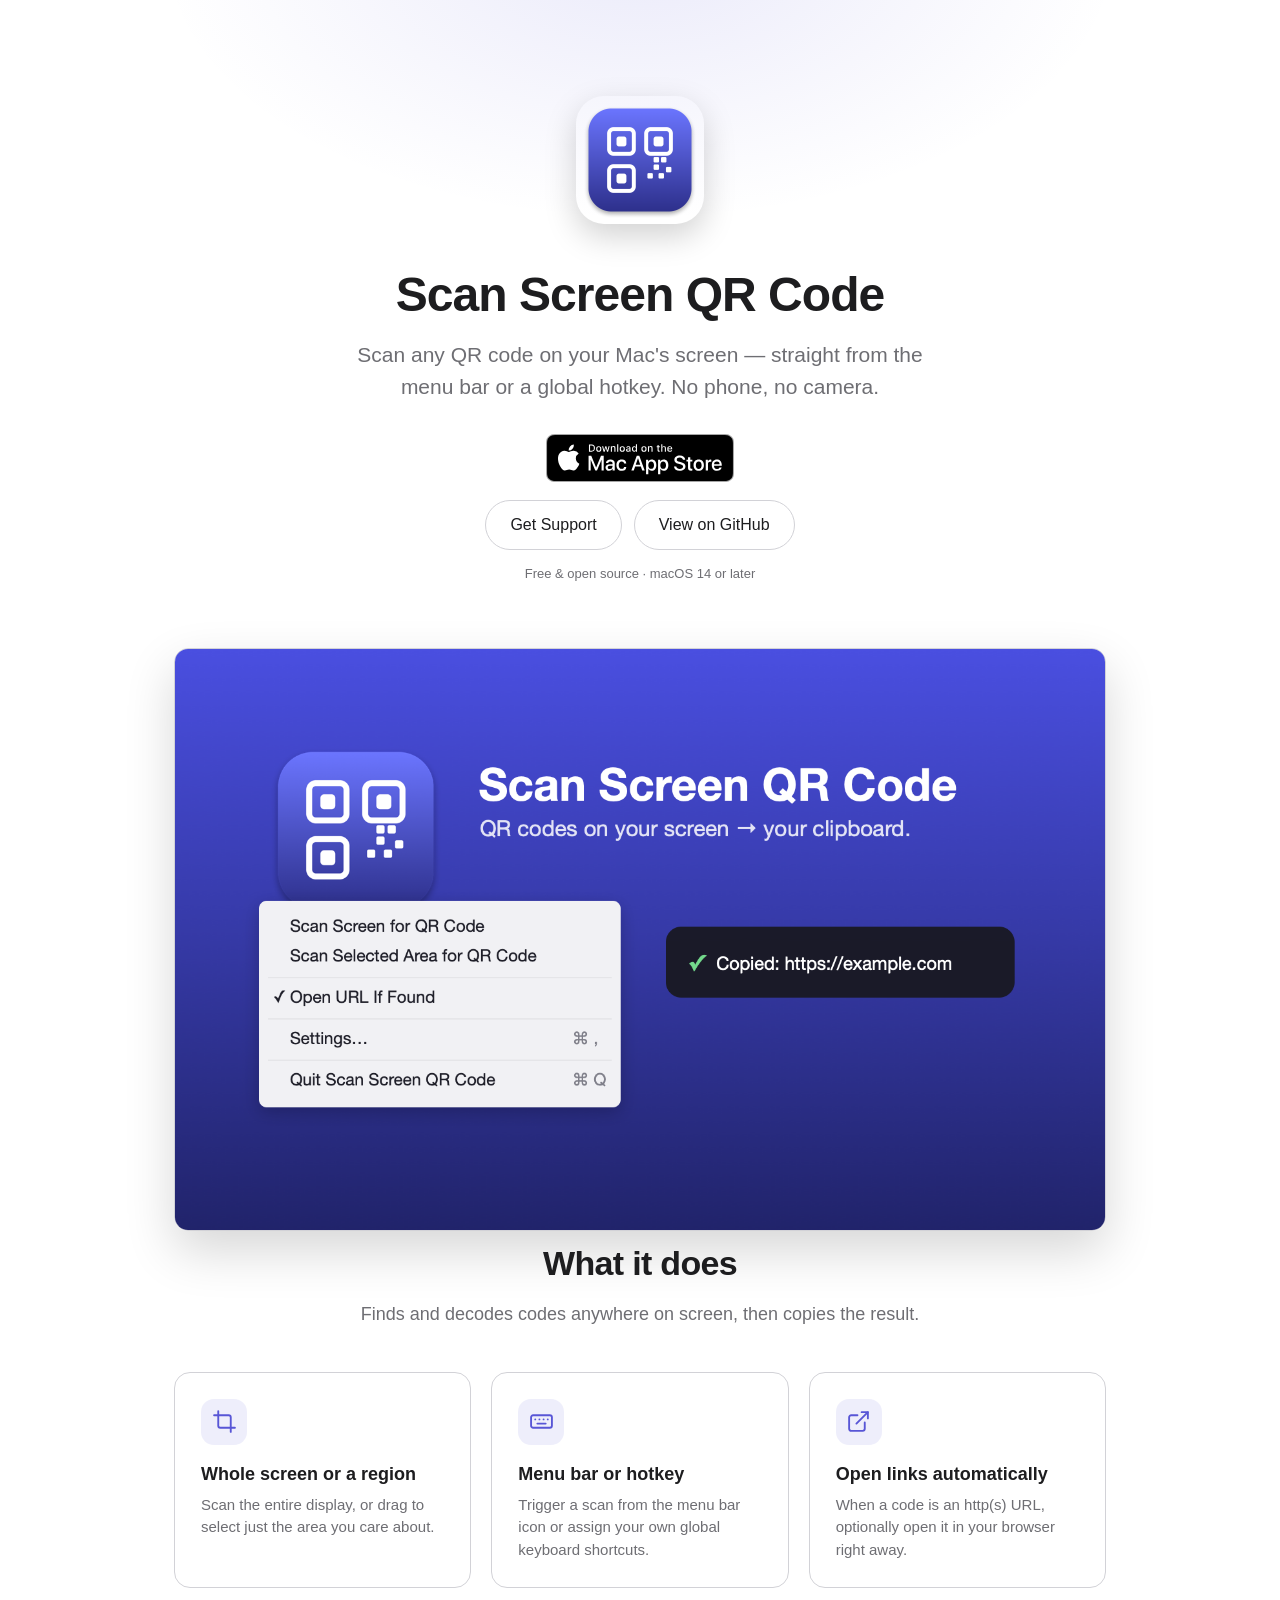
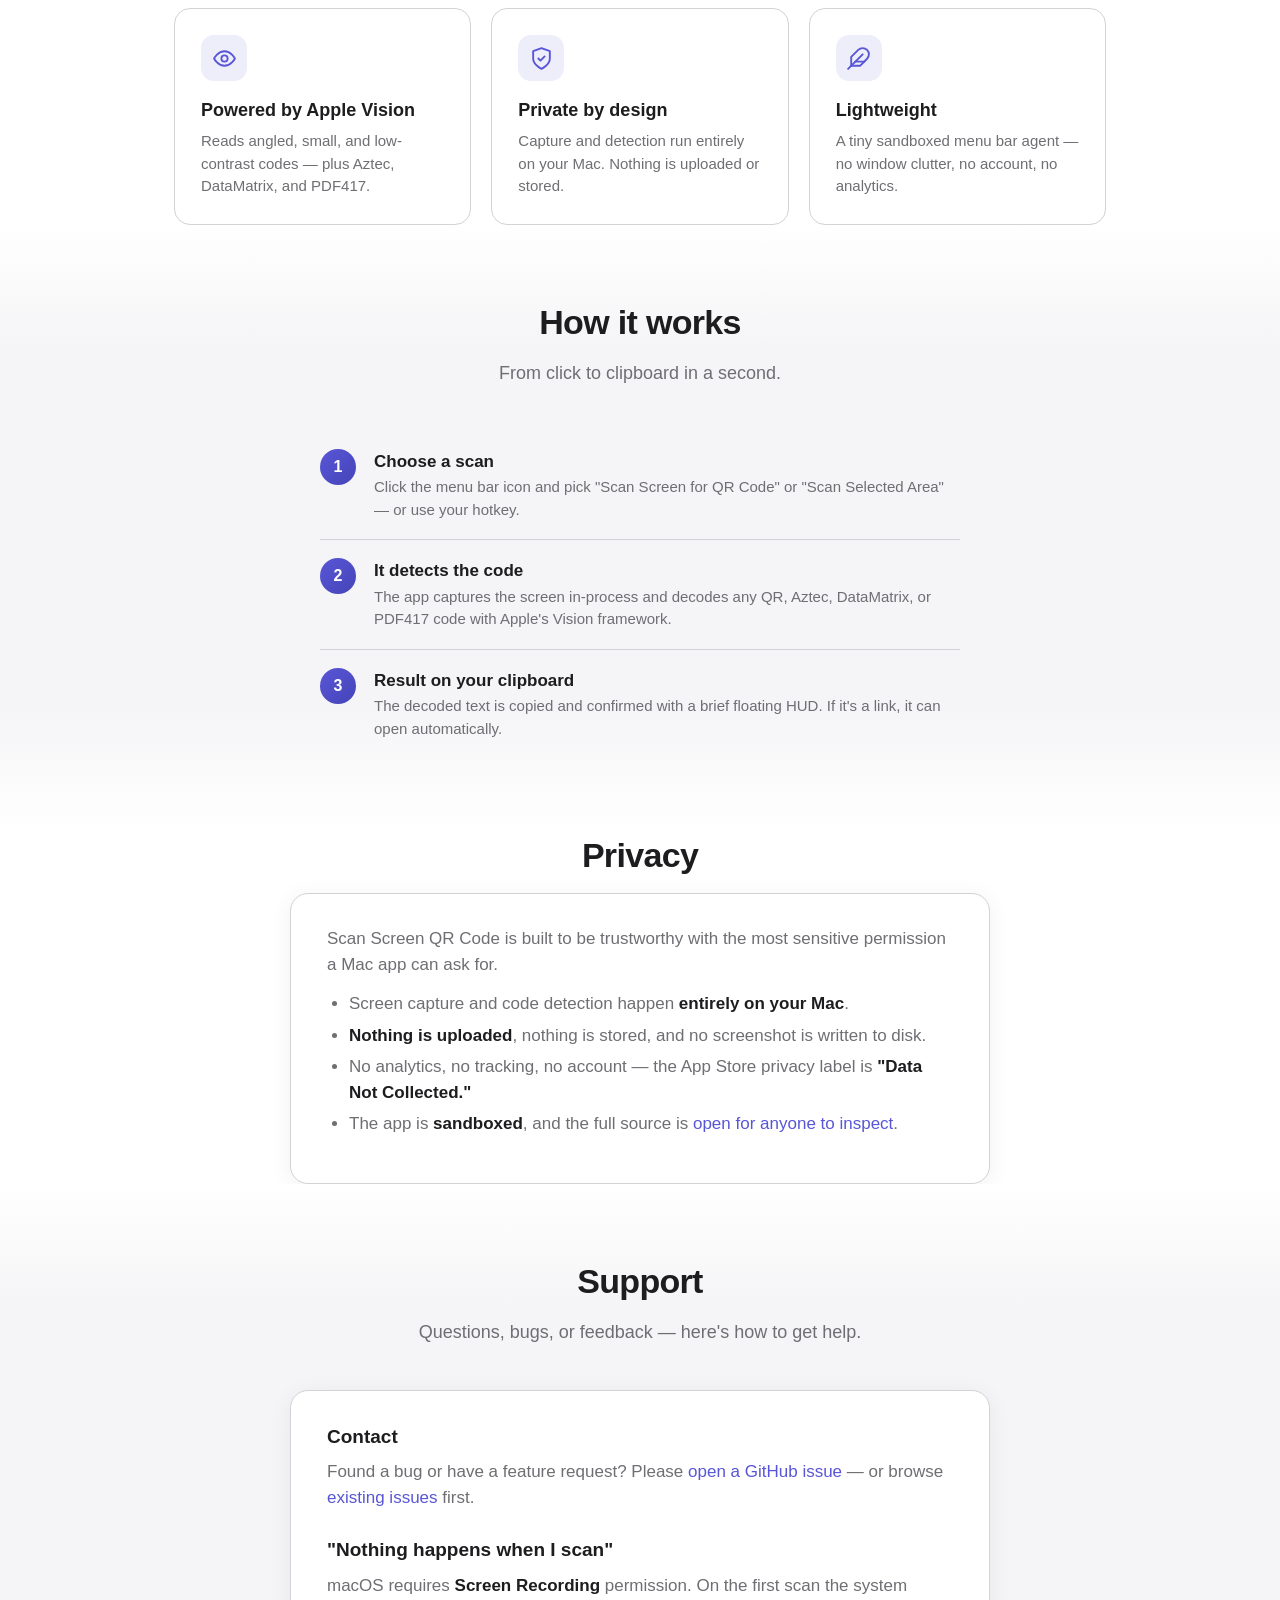
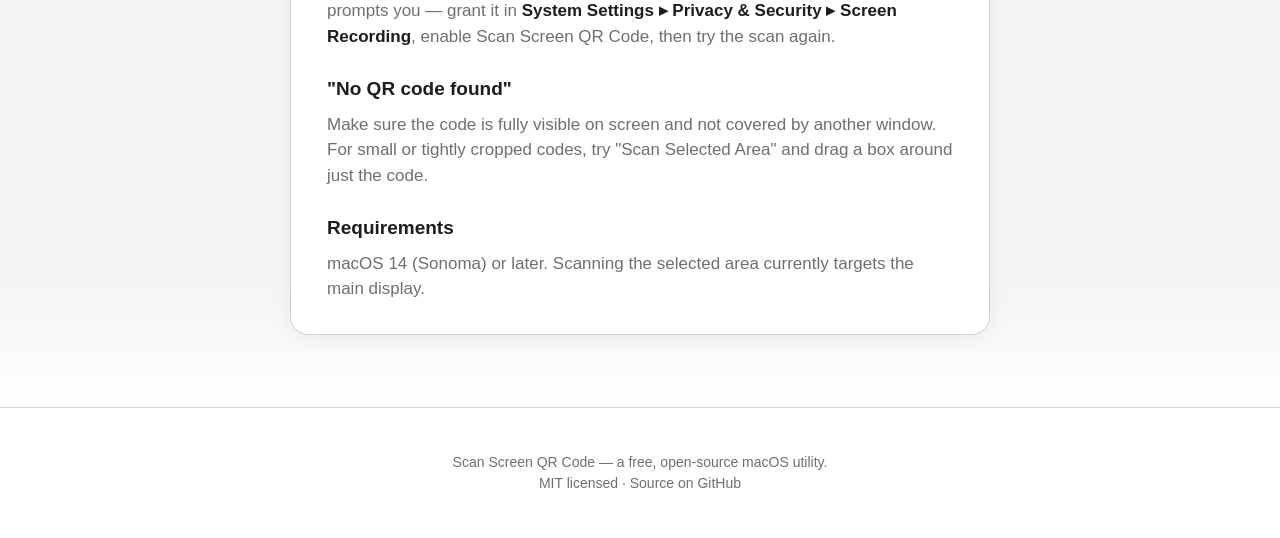
==== commit e15acc34: "Soften website section transitions with fade-in gray bands The tinted sections used a solid backgrou" ====
--- a/website/index.html
+++ b/website/index.html
@@ -129,7 +129,15 @@
   .step p { color: var(--text-soft); font-size: 15px; }
 
   /* Plain content sections */
-  .soft { background: var(--bg-soft); }
+  .soft {
+    background: linear-gradient(
+      to bottom,
+      var(--bg) 0,
+      var(--bg-soft) 120px,
+      var(--bg-soft) calc(100% - 120px),
+      var(--bg) 100%
+    );
+  }
   .prose {
     max-width: 700px; margin: 0 auto;
     background: var(--card); border: 1px solid var(--border);
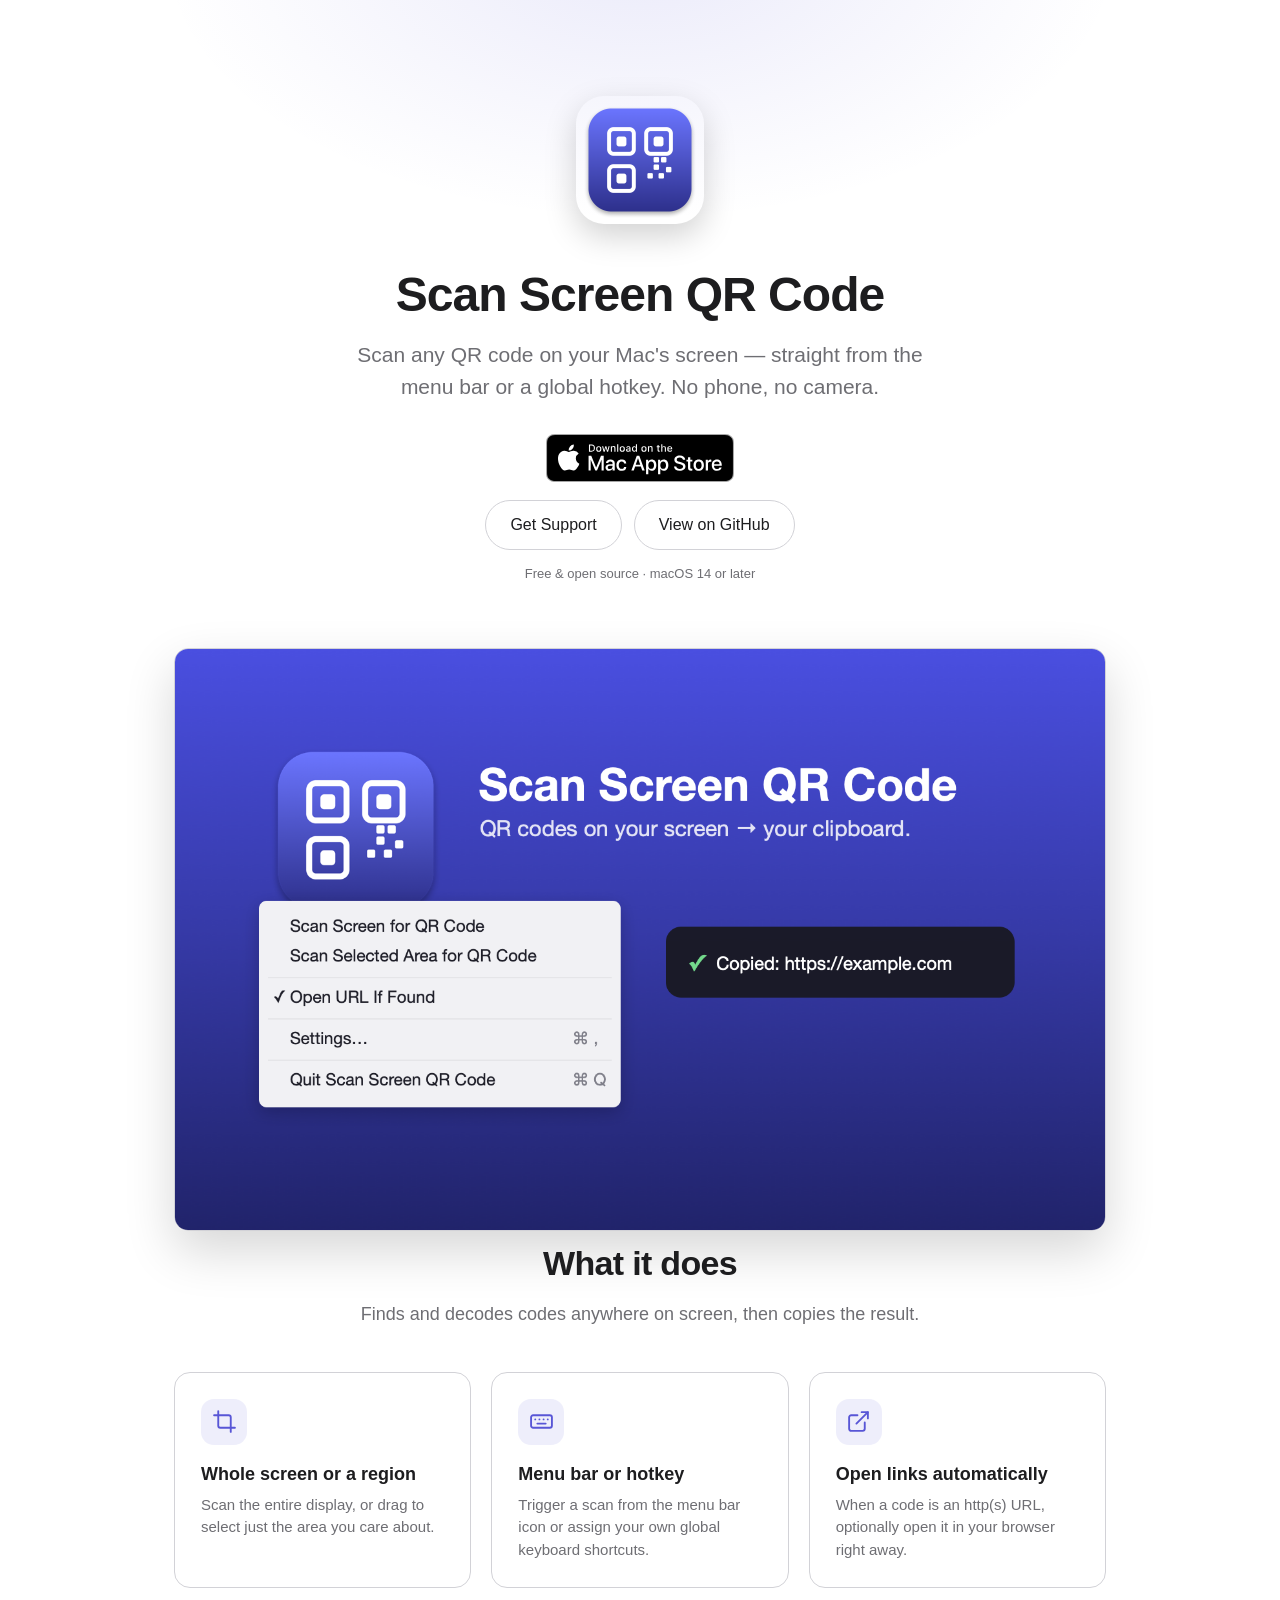
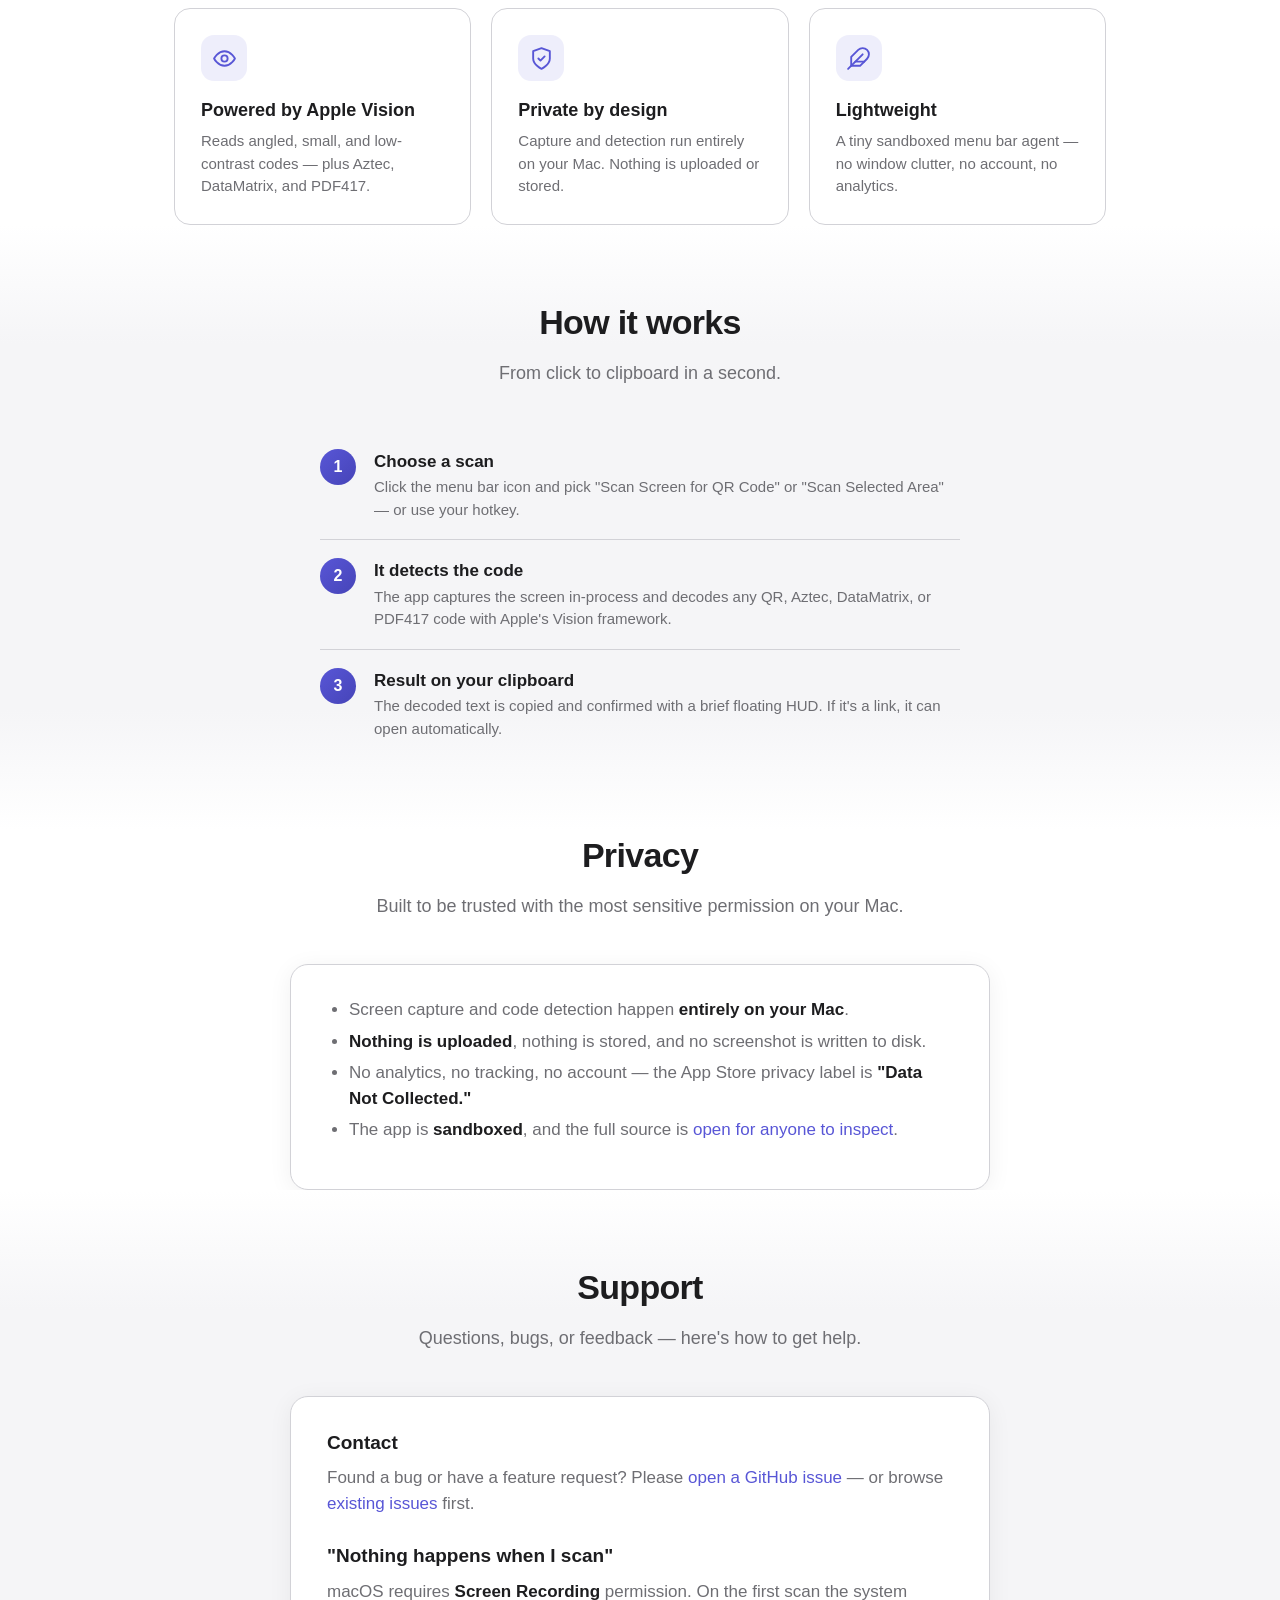
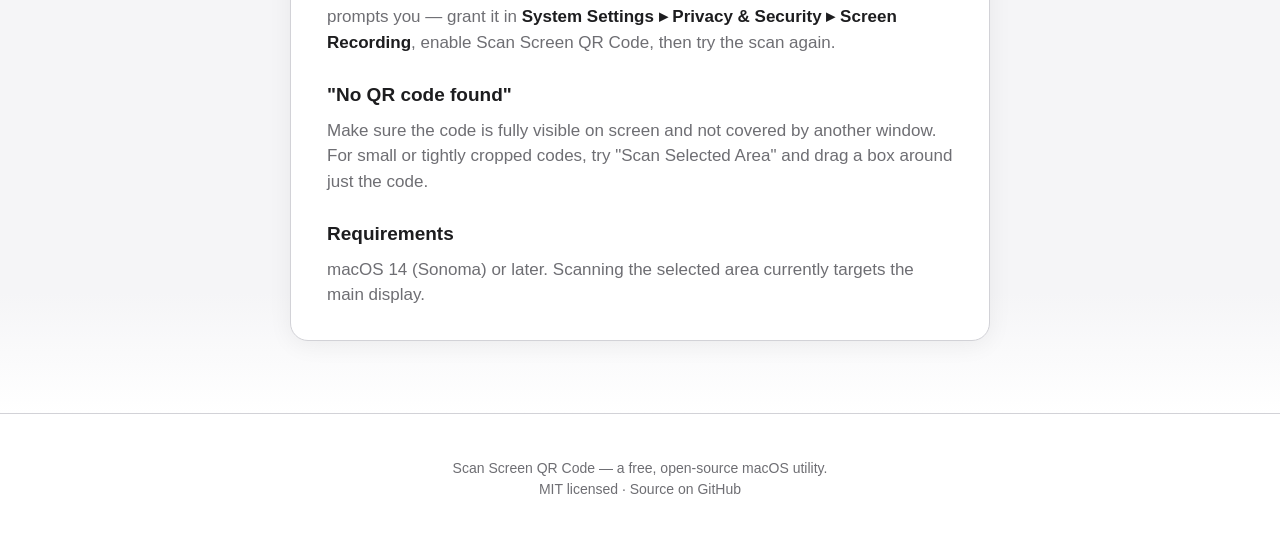
==== commit 4345834d: "Add subheading to Privacy section for consistency Privacy was the only content section without a .se" ====
--- a/website/index.html
+++ b/website/index.html
@@ -270,8 +270,8 @@
 
 <section class="wrap">
   <h2>Privacy</h2>
+  <p class="section-sub">Built to be trusted with the most sensitive permission on your Mac.</p>
   <div class="prose">
-    <p>Scan Screen QR Code is built to be trustworthy with the most sensitive permission a Mac app can ask for.</p>
     <ul>
       <li>Screen capture and code detection happen <strong>entirely on your Mac</strong>.</li>
       <li><strong>Nothing is uploaded</strong>, nothing is stored, and no screenshot is written to disk.</li>
